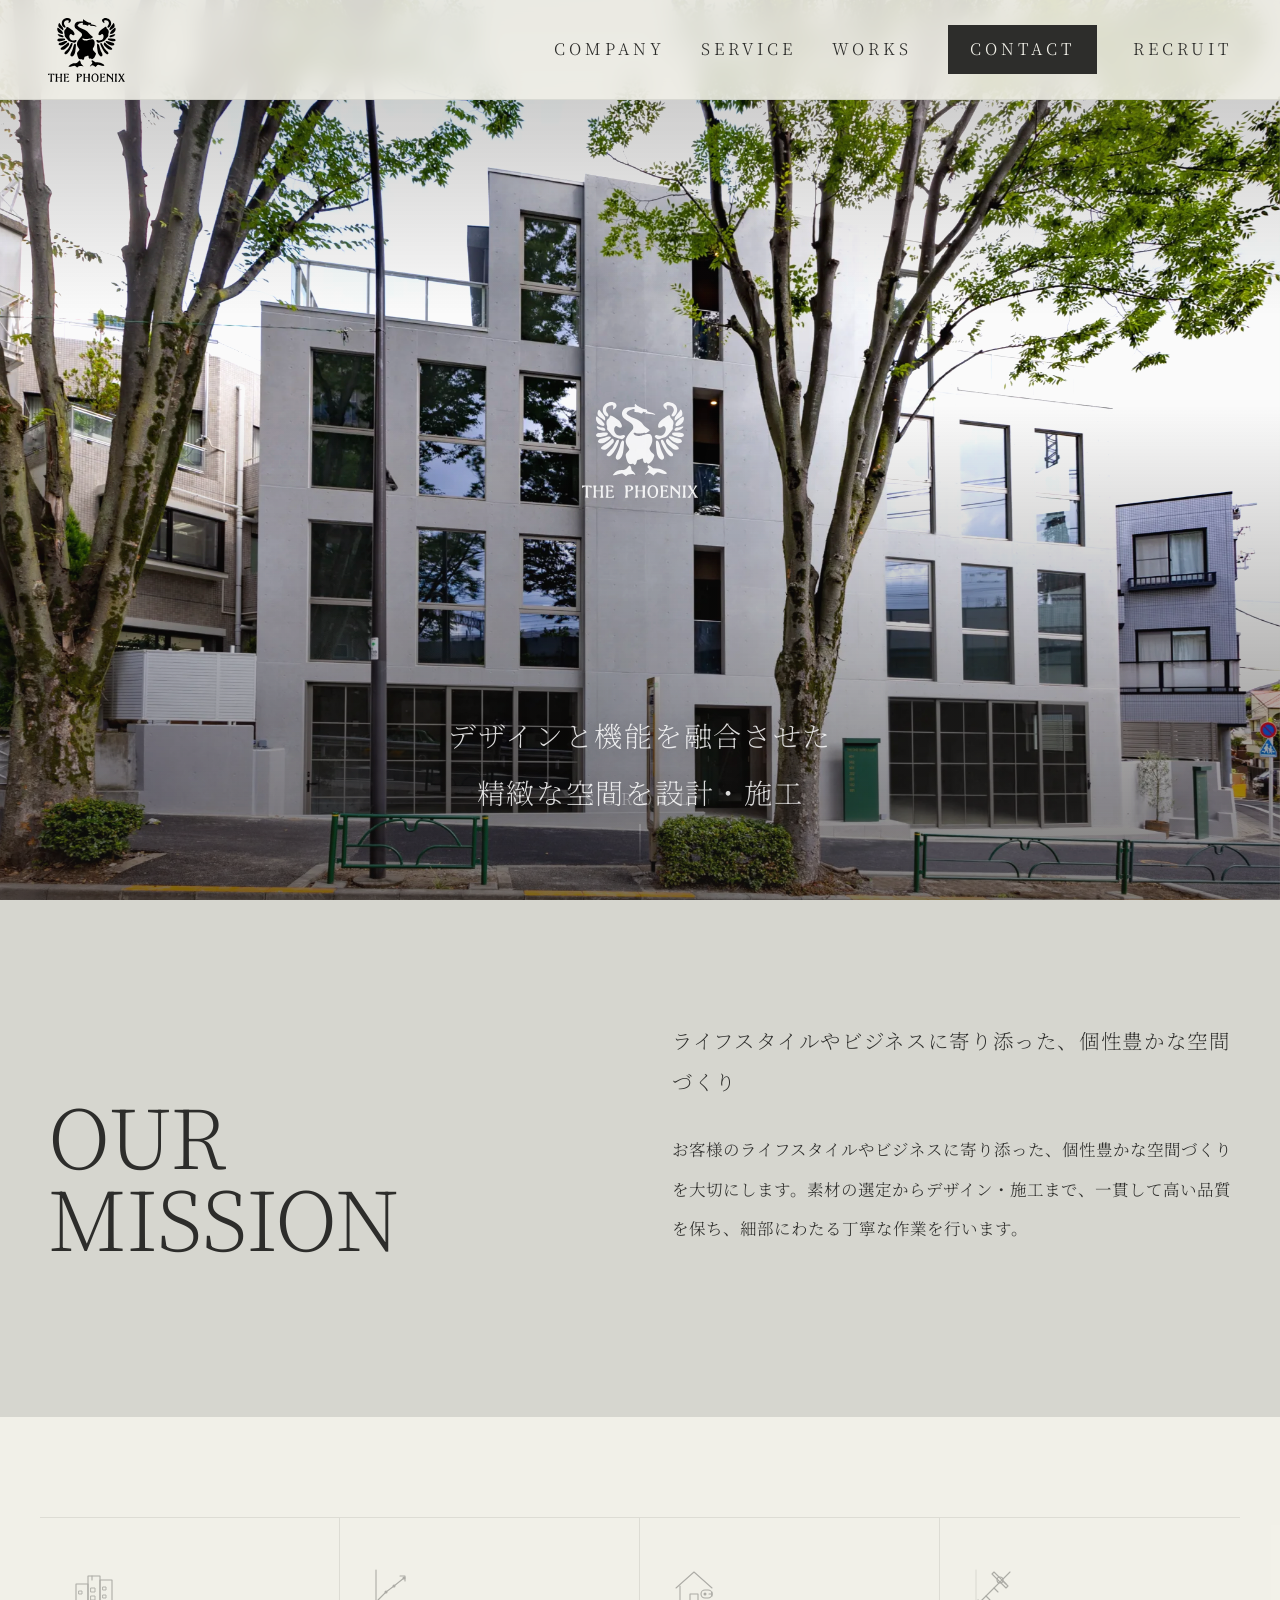
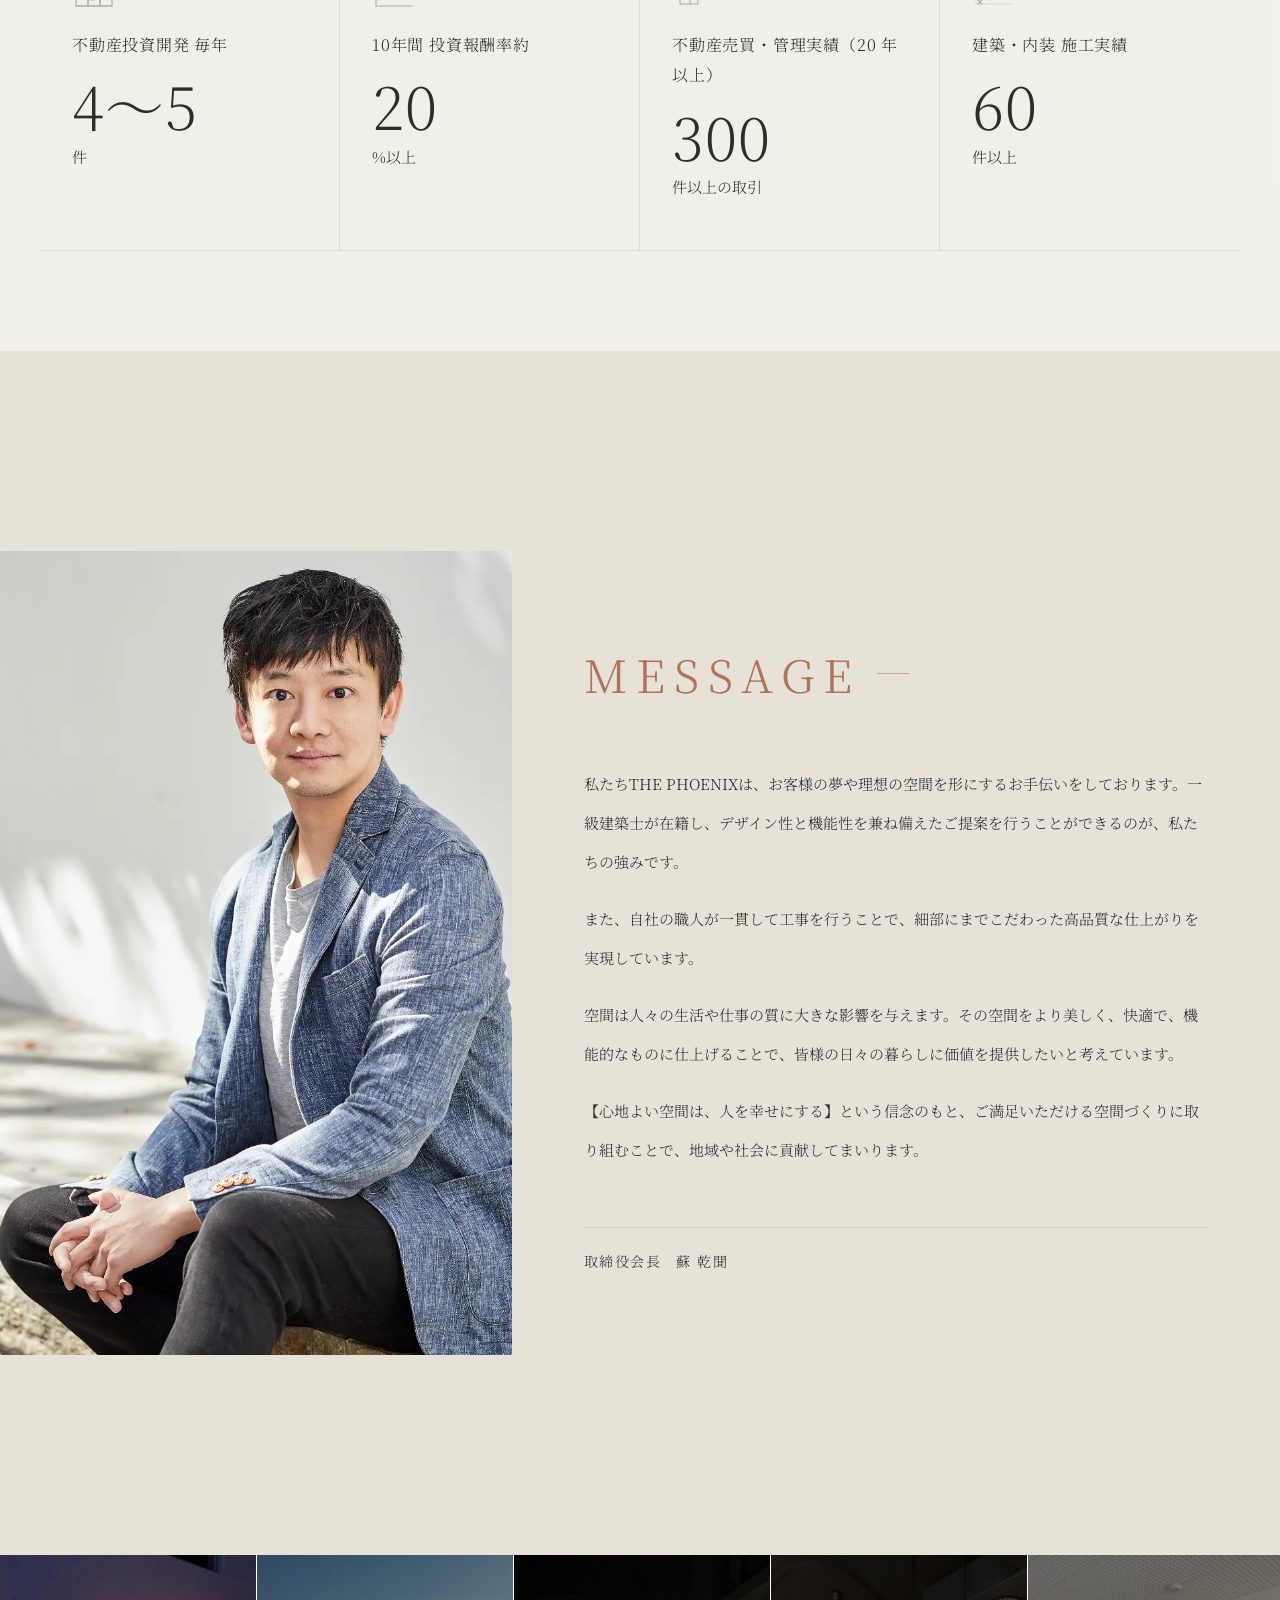
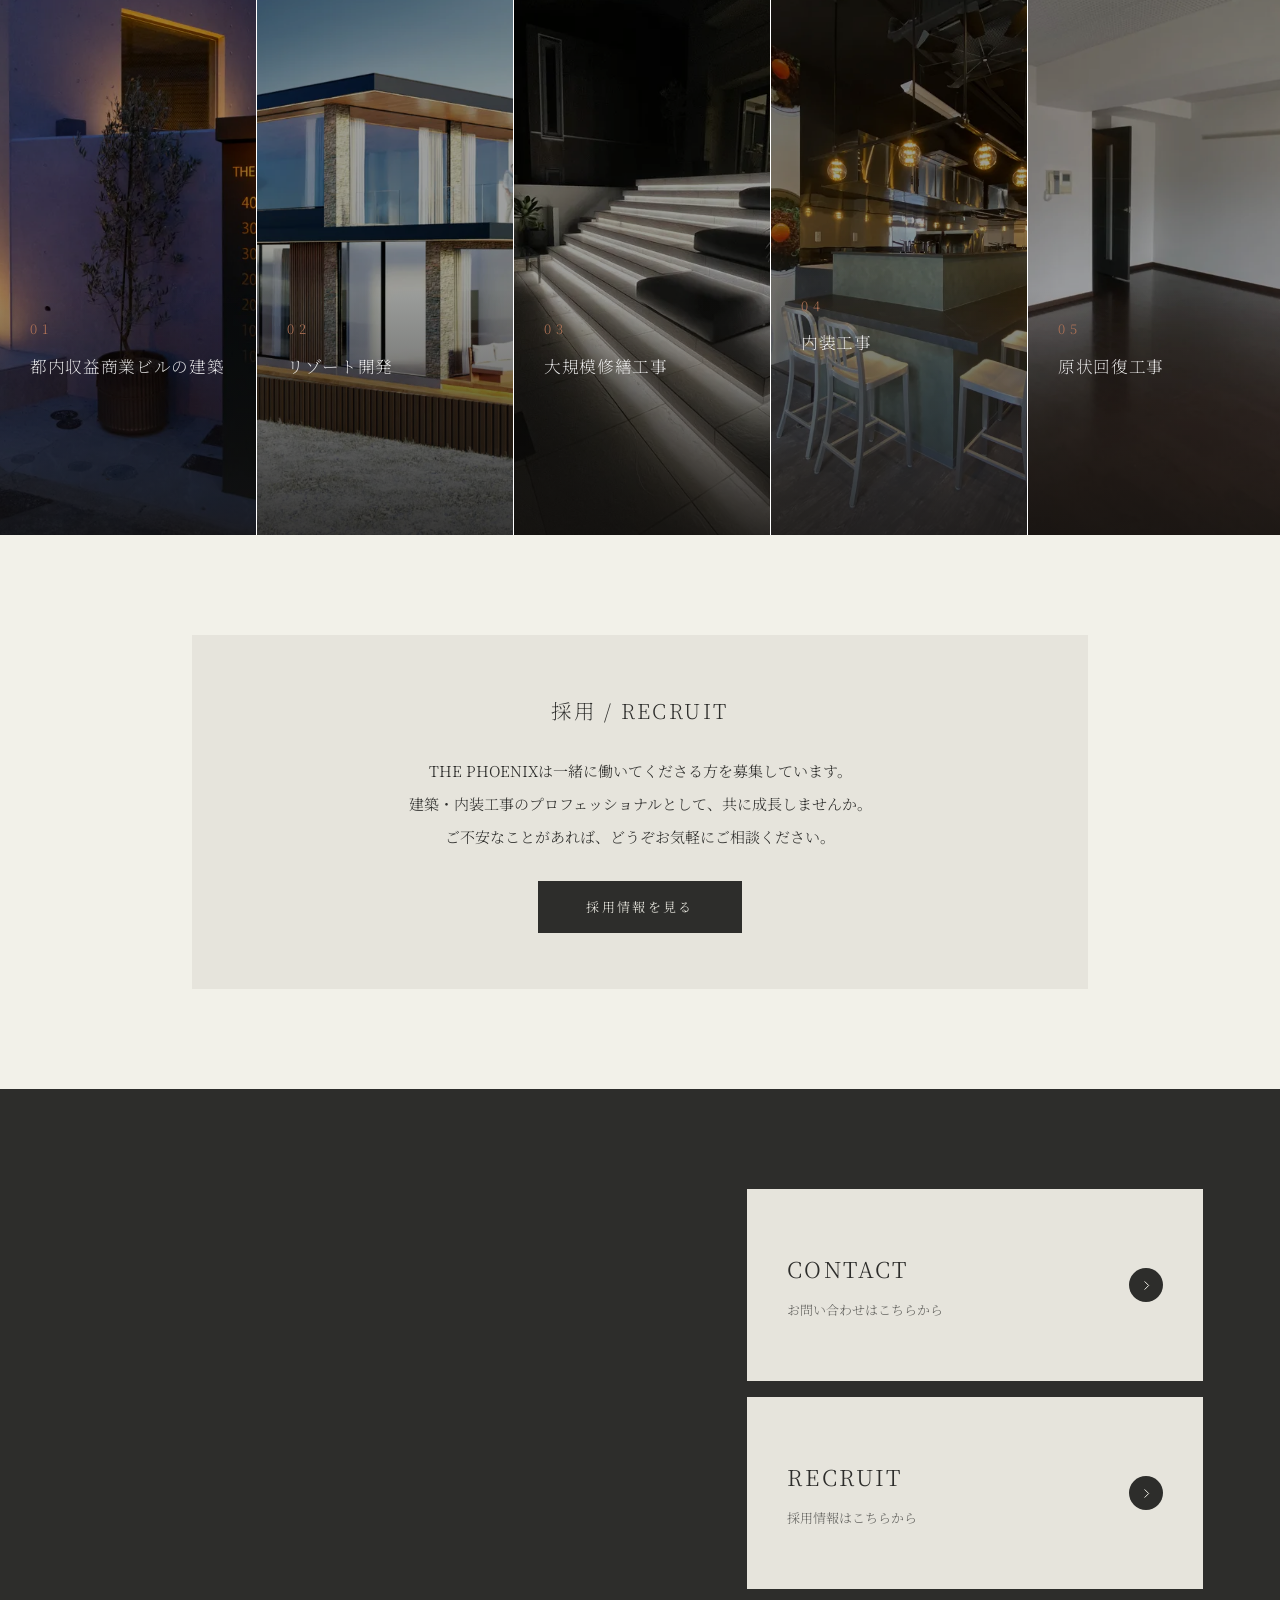
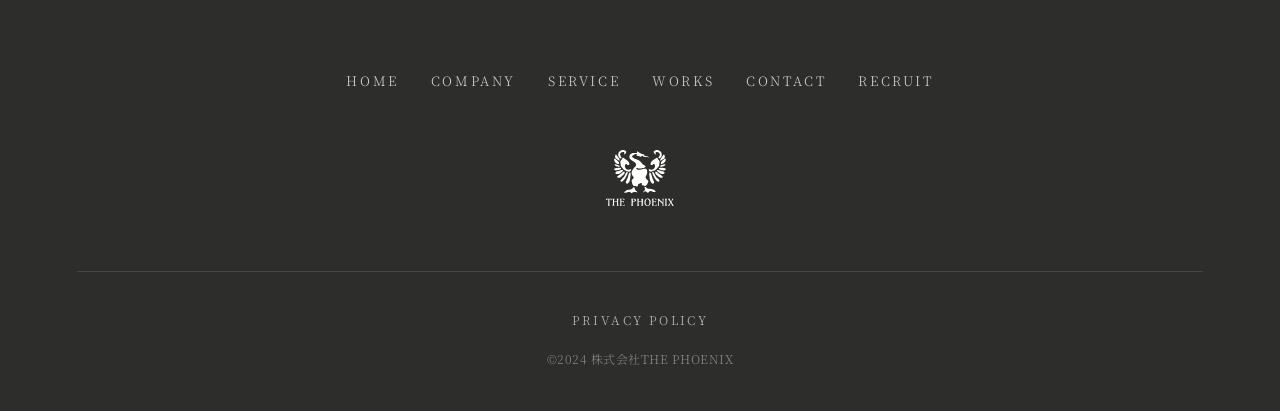
==== index.html @ 93341896 "THE PHOENIX 網站初版：六頁靜態網站 + 共用 assets 六頁（index/company/service/works/contact/recruit）、共用 CSS/JS、 全站字型 " ====
<!DOCTYPE html>
<html lang="ja">
<head>
  <meta charset="UTF-8">
  <meta name="viewport" content="width=device-width, initial-scale=1.0">
  <title>THE PHOENIX — Mockup</title>
  <link rel="preconnect" href="https://fonts.googleapis.com">
  <link rel="preconnect" href="https://fonts.gstatic.com" crossorigin>
  <link href="https://fonts.googleapis.com/css2?family=Inter:wght@200;300;400&family=Noto+Serif+JP:wght@200;300&family=Noto+Sans+JP:wght@300;400&display=swap" rel="stylesheet">
  <link rel="stylesheet" href="assets/css/style.css">
</head>
<body class="page-index">

<!-- HEADER -->
<header class="header">
  <a class="header-logo" href="index.html"><img src="assets/img/logo.svg" alt="THE PHOENIX"></a>
  <nav class="header-nav" id="header-nav">
    <a href="company.html">Company</a>
    <a href="service.html">Service</a>
    <a href="works.html">Works</a>
    <a class="nav-cta" href="contact.html">Contact</a>
    <a href="recruit.html">Recruit</a>
  </nav>
  <button class="nav-toggle" id="nav-toggle" aria-label="メニュー" aria-expanded="false">
    <span></span><span></span><span></span>
  </button>
</header>


<!-- HERO：1枚の全幅写真 -->
<section class="hero">
  <img id="hero-img" src="assets/img/img2.webp" alt="THE PHOENIX">
  <div class="hero-overlay"></div>

  <!-- 中央 Logo -->
  <div class="hero-logo">
    <img src="assets/img/logo.svg" alt="THE PHOENIX" class="hero-logo-img">
  </div>

  <!-- 左下 tagline -->
  <div class="hero-content">
    <h1 class="hero-title">
      デザインと機能を融合させた<br>
      精緻な空間を設計・施工
    </h1>
  </div>

  <div class="hero-scroll">
    <span>SCROLL</span>
    <div class="hero-scroll-line"></div>
  </div>
</section>



<!-- MISSION -->
<section class="mission">
  <div class="mission-inner">
    <!-- 左：大タイトル -->
    <div>
      <h2 class="mission-title">our<br>mission</h2>
    </div>

    <!-- 右：縦書き＋本文 -->
    <div class="mission-right">
      <p class="mission-jp-title">ライフスタイルやビジネスに寄り添った、個性豊かな空間づくり</p>
      <p class="mission-body-text">
        お客様のライフスタイルやビジネスに寄り添った、個性豊かな空間づくりを大切にします。素材の選定からデザイン・施工まで、一貫して高い品質を保ち、細部にわたる丁寧な作業を行います。
      </p>
    </div>
  </div>

  <!-- STATS（別セクションに移動） -->
  <div class="stats-placeholder"></div>
</section>

<!-- STATS -->
<section class="stats-section">
  <div class="stats">
    <div class="stats-grid">
      <!-- 不動産投資開発：ビル群 -->
      <div class="stat-item">
        <svg class="stat-icon" viewBox="0 0 44 44" fill="none" stroke="currentColor" stroke-width="1.1" stroke-linecap="round" stroke-linejoin="round">
          <rect x="4" y="18" width="12" height="22"/>
          <rect x="16" y="10" width="12" height="30"/>
          <rect x="28" y="14" width="12" height="26"/>
          <line x1="4" y1="40" x2="40" y2="40"/>
          <line x1="20" y1="14" x2="20" y2="10"/>
          <rect x="19" y="22" width="4" height="4" stroke-width="0.9"/>
          <rect x="19" y="30" width="4" height="4" stroke-width="0.9"/>
          <rect x="7"  y="25" width="3" height="3" stroke-width="0.9"/>
          <rect x="31" y="21" width="3" height="3" stroke-width="0.9"/>
          <rect x="31" y="29" width="3" height="3" stroke-width="0.9"/>
        </svg>
        <p class="stat-category">不動産投資開発 毎年</p>
        <p class="stat-number">4〜5</p>
        <p class="stat-unit">件</p>
      </div>

      <!-- 投資報酬率：右肩上がりグラフ -->
      <div class="stat-item">
        <svg class="stat-icon" viewBox="0 0 44 44" fill="none" stroke="currentColor" stroke-width="1.1" stroke-linecap="round" stroke-linejoin="round">
          <polyline points="4,40 4,4"/>
          <polyline points="4,40 40,40"/>
          <polyline points="6,34 14,26 22,20 32,12"/>
          <polyline points="28,10 33,10 33,15"/>
          <circle cx="14" cy="26" r="1.5" fill="currentColor" stroke="none"/>
          <circle cx="22" cy="20" r="1.5" fill="currentColor" stroke="none"/>
          <circle cx="32" cy="12" r="1.5" fill="currentColor" stroke="none"/>
        </svg>
        <p class="stat-category">10年間 投資報酬率約</p>
        <p class="stat-number">20</p>
        <p class="stat-unit">%以上</p>
      </div>

      <!-- 売買・管理実績：家＋鍵 -->
      <div class="stat-item">
        <svg class="stat-icon" viewBox="0 0 44 44" fill="none" stroke="currentColor" stroke-width="1.1" stroke-linecap="round" stroke-linejoin="round">
          <polyline points="4,22 22,6 40,22"/>
          <polyline points="8,20 8,38 26,38 26,28 18,28 18,38"/>
          <rect x="29" y="24" width="11" height="8" rx="4"/>
          <circle cx="33" cy="28" r="1.5" fill="currentColor" stroke="none"/>
          <line x1="37" y1="28" x2="40" y2="28"/>
          <line x1="40" y1="26" x2="40" y2="30"/>
        </svg>
        <p class="stat-category">不動産売買・管理実績（20 年以上）</p>
        <p class="stat-number">300</p>
        <p class="stat-unit">件以上の取引</p>
      </div>

      <!-- 建築・内装：コンパス＋定規 -->
      <div class="stat-item">
        <svg class="stat-icon" viewBox="0 0 44 44" fill="none" stroke="currentColor" stroke-width="1.1" stroke-linecap="round" stroke-linejoin="round">
          <line x1="6" y1="38" x2="38" y2="6"/>
          <line x1="6" y1="34" x2="10" y2="38"/>
          <line x1="14" y1="30" x2="18" y2="34"/>
          <line x1="22" y1="22" x2="26" y2="26"/>
          <line x1="30" y1="14" x2="34" y2="18"/>
          <path d="M20,8 L22,6 L36,20 L34,22 Z"/>
          <circle cx="28" cy="14" r="3"/>
          <line x1="4" y1="38" x2="40" y2="38" stroke-width="0.7" opacity="0.5"/>
          <line x1="4" y1="38" x2="4"  y2="4"  stroke-width="0.7" opacity="0.5"/>
        </svg>
        <p class="stat-category">建築・内装 施工実績</p>
        <p class="stat-number">60</p>
        <p class="stat-unit">件以上</p>
      </div>
    </div>
  </div>
</section>


<!-- MESSAGE -->
<section class="message">
  <div class="message-img">
    <img src="assets/img/msg-photo.webp" alt="THE PHOENIX">
  </div>
  <div class="message-content">
    <p class="eyebrow">Message</p>
    <div class="message-text">
      <p>私たちTHE PHOENIXは、お客様の夢や理想の空間を形にするお手伝いをしております。一級建築士が在籍し、デザイン性と機能性を兼ね備えたご提案を行うことができるのが、私たちの強みです。</p>
      <p>また、自社の職人が一貫して工事を行うことで、細部にまでこだわった高品質な仕上がりを実現しています。</p>
      <p>空間は人々の生活や仕事の質に大きな影響を与えます。その空間をより美しく、快適で、機能的なものに仕上げることで、皆様の日々の暮らしに価値を提供したいと考えています。</p>
      <p>【心地よい空間は、人を幸せにする】という信念のもと、ご満足いただける空間づくりに取り組むことで、地域や社会に貢献してまいります。</p>
    </div>
    <p class="message-author">取締役会長　蘇 乾聞</p>
  </div>
</section>


<!-- SERVICE -->
<section class="service">
  <div class="service-photos">
    <div class="service-photo">
      <img src="assets/img/service01.webp" alt="">
      <div class="service-photo-text">
        <span class="service-photo-num">01</span>
        <p class="service-photo-title">都内収益商業ビルの建築</p>
        <p class="service-photo-desc">一級建築士によるデザインと機能性、高品質施工で投資価値の高い空間を実現します。お客様のビジネスに寄り添い、効率的で魅力的な空間を提供します。</p>
      </div>
    </div>
    <div class="service-photo">
      <img src="assets/img/service02.webp" alt="">
      <div class="service-photo-text">
        <span class="service-photo-num">02</span>
        <p class="service-photo-title">リゾート開発</p>
        <p class="service-photo-desc">リゾート地でのホテル開発や商業施設計画を手掛け、自然環境に調和したラグジュアリー空間を提供。訪れる方々に特別な体験を提供します。</p>
      </div>
    </div>
    <div class="service-photo">
      <img src="assets/img/service03.webp" alt="">
      <div class="service-photo-text">
        <span class="service-photo-num">03</span>
        <p class="service-photo-title">大規模修繕工事</p>
        <p class="service-photo-desc">商業施設や集合住宅の大規模改修工事を通じて、資産価値を向上させます。耐久性とデザイン性を強化し、次世代にも受け継がれる空間を創造します。</p>
      </div>
    </div>
    <div class="service-photo">
      <img src="assets/img/service04.webp" alt="">
      <div class="service-photo-text">
        <span class="service-photo-num">04</span>
        <p class="service-photo-title">内装工事</p>
        <p class="service-photo-desc">オフィス、店舗、住宅の内装工事を専門に、デザインから施工まで一貫して対応。一級建築士と自社職人が連携し、機能性と美しさを兼ね備えた空間を提供します。</p>
      </div>
    </div>
    <div class="service-photo">
      <img src="assets/img/service05.webp" alt="">
      <div class="service-photo-text">
        <span class="service-photo-num">05</span>
        <p class="service-photo-title">原状回復工事</p>
        <p class="service-photo-desc">賃貸物件や商業施設の退去時に必要な原状回復工事を迅速に対応。自社職人による高品質な施工で、次の利用者へのスムーズな引き渡しを実現します。</p>
      </div>
    </div>
  </div>

</section>


<!-- RECRUIT -->
<section class="recruit">
  <div class="recruit-card">
    <p class="recruit-card-title">採用 / RECRUIT</p>
    <p class="recruit-card-text">
      THE PHOENIXは一緒に働いてくださる方を募集しています。<br>
      建築・内装工事のプロフェッショナルとして、共に成長しませんか。<br>
      ご不安なことがあれば、どうぞお気軽にご相談ください。
    </p>
    <a class="recruit-card-btn" href="#">採用情報を見る</a>
  </div>
</section>



<!-- FOOTER -->
<footer class="footer">
  <div class="footer-cta">
    <div class="footer-cta-grid">
      <div class="footer-map">
        <iframe src="https://www.google.com/maps?q=%E6%9D%B1%E4%BA%AC%E9%83%BD%E6%B8%8B%E8%B0%B7%E5%8C%BA%E4%B8%8A%E5%8E%9F2-22-5&output=embed" loading="lazy" referrerpolicy="no-referrer-when-downgrade" title="THE PHOENIX 所在地"></iframe>
      </div>
      <div class="footer-cta-cards">
        <a class="footer-cta-card" href="contact.html">
          <div class="footer-cta-card-text">
            <span class="footer-cta-card-title">CONTACT</span>
            <span class="footer-cta-card-sub">お問い合わせはこちらから</span>
          </div>
          <span class="footer-cta-card-arrow">
            <svg viewBox="0 0 24 24"><path d="M9 5l7 7-7 7"/></svg>
          </span>
        </a>
        <a class="footer-cta-card" href="recruit.html">
          <div class="footer-cta-card-text">
            <span class="footer-cta-card-title">RECRUIT</span>
            <span class="footer-cta-card-sub">採用情報はこちらから</span>
          </div>
          <span class="footer-cta-card-arrow">
            <svg viewBox="0 0 24 24"><path d="M9 5l7 7-7 7"/></svg>
          </span>
        </a>
      </div>
    </div>
  </div>

  <div class="footer-main">
    <nav class="footer-nav">
      <a href="index.html">Home</a>
      <a href="company.html">Company</a>
      <a href="service.html">Service</a>
      <a href="works.html">Works</a>
      <a href="contact.html">Contact</a>
      <a href="recruit.html">Recruit</a>
    </nav>

    <div class="footer-logo">
      <img src="assets/img/logo.svg" alt="THE PHOENIX">
    </div>

    <div class="footer-bottom">
      <a class="footer-policy" href="#">Privacy Policy</a>
      <p class="footer-copyright">©2024 株式会社THE PHOENIX</p>
    </div>
  </div>
</footer>

  <script src="assets/js/common.js"></script>
</body>
</html>
---- assets/css/style.css ----
/* THE PHOENIX — 全站共用樣式表
   由六頁各自的內嵌 <style> 合併而成（2026-07-08） */

/* ============================================================
   PAGE: INDEX (Home)
   ============================================================ */
    *, *::before, *::after { box-sizing: border-box; margin: 0; padding: 0; }

    :root {
      --milk:     #F2F1E9;
      --stone:    #E6E2D8;
      --clay:     #B17457;
      --graphite: #2D2D2B;
      --border:   rgba(45,45,43,0.10);
    }

    body {
      font-family: 'Noto Serif JP', serif;
      font-weight: 300;
      background: var(--milk);
      color: var(--graphite);
      line-height: 1.9;
      -webkit-font-smoothing: antialiased;
    }

    a { color: inherit; text-decoration: none; }


    /* ─── HEADER ─── */
    .header {
      position: fixed;
      top: 0; left: 0; right: 0;
      z-index: 100;
      height: 100px;
      display: flex;
      align-items: center;
      justify-content: space-between;
      padding: 0 48px;
      background: rgba(242,241,233,0.88);
      backdrop-filter: blur(12px);
      border-bottom: 1px solid var(--border);
    }

    .header-logo {
      display: flex;
      align-items: center;
    }

    .header-logo img {
      height: 64px;
      width: auto;
      filter: invert(1);
    }

    .header-nav {
      display: flex;
      align-items: center;
      gap: 36px;
    }

    .header-nav a {
      font-family: 'Noto Serif JP', serif;
      font-size: 16px;
      letter-spacing: 0.25em;
      text-transform: uppercase;
      color: var(--graphite);
      opacity: 1;
    }

    .header-nav .nav-cta {
      background: var(--graphite);
      color: var(--milk);
      padding: 9px 22px;
    }


    /* ─── HERO ─── */
    @keyframes heroZoom {
      from { transform: scale(1.08) translateY(0px); }
      to   { transform: scale(1)    translateY(0px); }
    }

    .hero {
      position: relative;
      height: 100vh;
      overflow: hidden;
    }

    #hero-img {
      position: absolute;
      inset: 0;
      width: 100%;
      height: 110%;   /* 多出 10% 供 parallax 移動 */
      top: -5%;
      object-fit: cover;
      object-position: center 40%;
      display: block;
      filter: brightness(1.08) contrast(0.96) saturate(1.05);
      animation: heroZoom 10s cubic-bezier(0.25, 0.46, 0.45, 0.94) forwards;
      will-change: transform;
    }

    .hero-overlay {
      position: absolute;
      inset: 0;
      background:
        linear-gradient(to bottom, rgba(20,18,16,0.28) 0%, transparent 35%),
        linear-gradient(to top,    rgba(20,18,16,0.55) 0%, transparent 55%);
    }

    /* ── 中央 Logo ── */
    .hero-logo {
      position: absolute;
      inset: 0;
      display: flex;
      align-items: center;
      justify-content: center;
      z-index: 10;
    }

    .hero-logo-img {
      width: clamp(90px, 9vw, 130px);
      opacity: 0.88;
      filter: drop-shadow(0 2px 16px rgba(0,0,0,0.3));
    }

    /* ── 左下 tagline ── */
    .hero-content {
      position: absolute;
      bottom: 80px;
      left: 0;
      right: 0;
      text-align: center;
      z-index: 10;
    }

    .hero-eyebrow {
      font-family: 'Noto Serif JP', serif;
      font-size: 11px;
      letter-spacing: 0.5em;
      text-transform: uppercase;
      color: rgba(255,255,255,0.4);
      margin-bottom: 16px;
      display: flex;
      align-items: center;
      gap: 14px;
    }

    .hero-eyebrow::before {
      content: '';
      display: block;
      width: 28px;
      height: 1px;
      background: rgba(255,255,255,0.28);
    }

    .hero-title {
      font-family: 'Noto Serif JP', serif;
      font-size: clamp(18px, 2.2vw, 32px);
      font-weight: 200;
      color: rgba(255,255,255,0.85);
      line-height: 2;
      letter-spacing: 0.06em;
      text-shadow: 0 2px 20px rgba(0,0,0,0.25);
    }

    .hero-scroll {
      position: absolute;
      bottom: 32px;
      left: 50%;
      transform: translateX(-50%);
      display: flex;
      flex-direction: column;
      align-items: center;
      gap: 10px;
      z-index: 10;
    }

    .hero-scroll span {
      font-family: 'Noto Serif JP', serif;
      font-size: 16px;
      letter-spacing: 0.5em;
      text-transform: uppercase;
      color: rgba(255,255,255,0.35);
    }

    .hero-scroll-line {
      width: 1px;
      height: 44px;
      background: linear-gradient(to bottom, rgba(255,255,255,0.35), transparent);
    }


    /* ─── MISSION ─── */
    .mission {
      background: #d6d6cf;
      padding: 120px 48px 80px;
    }

    .mission-inner {
      max-width: 1200px;
      margin: 0 auto;
      display: grid;
      grid-template-columns: 1fr 1fr;
      gap: 64px;
      align-items: end;
      margin-bottom: 80px;
    }

    .mission-title {
      font-family: 'Noto Serif JP', serif;
      font-size: clamp(48px, 6.4vw, 90px);
      font-weight: 200;
      color: var(--graphite);
      letter-spacing: -0.01em;
      line-height: 1;
      text-transform: uppercase;
    }

    .mission-right {
      display: flex;
      flex-direction: column;
      gap: 28px;
      padding-bottom: 8px;
    }

    .mission-jp-title {
      font-family: 'Noto Serif JP', serif;
      font-size: clamp(17px, 1.6vw, 22px);
      font-weight: 200;
      color: var(--graphite);
      line-height: 2;
      letter-spacing: 0.08em;
      opacity: 1;
    }

    .mission-body-text {
      font-size: 16.5px;
      line-height: 2.4;
      color: var(--graphite);
      opacity: 1;
    }


    /* ─── STATS ─── */
    .stats-section {
      background: rgba(242, 241, 233, 0.88);
      padding: 100px 0;
    }

    .stats {
      max-width: 1200px;
      margin: 0 auto;
      border-top: 1px solid var(--border);
      border-bottom: 1px solid var(--border);
    }

    .stats-grid {
      display: grid;
      grid-template-columns: repeat(4, 1fr);
    }

    .stat-item {
      padding: 48px 32px;
      border-right: 1px solid var(--border);
    }

    .stat-item:last-child { border-right: none; }

    .stat-icon {
      display: block;
      width: 44px;
      height: 44px;
      margin-bottom: 20px;
      color: var(--graphite);
      opacity: 0.35;
    }

    .stat-category {
      font-size: 16px;
      color: var(--graphite);
      opacity: 1;
      letter-spacing: 0.05em;
      margin-bottom: 16px;
    }

    .stat-number {
      font-family: 'Noto Serif JP', serif;
      font-size: clamp(42px, 4.6vw, 64px);
      font-weight: 200;
      color: var(--graphite);
      line-height: 1;
      letter-spacing: 0.02em;
    }

    .stat-unit {
      font-size: 15px;
      color: var(--graphite);
      opacity: 1;
      margin-top: 8px;
    }


    /* ─── MESSAGE ─── */
    .message {
      background: var(--stone);
      display: grid;
      grid-template-columns: 2fr 3fr;
      padding: 200px 0;
    }

    .message-img {
      padding: 0;
      overflow: hidden;
    }

    .message-img img {
      width: 100%;
      height: 100%;
      object-fit: cover;
      border-radius: 2px;
      display: block;
    }

    .message-content {
      padding: 80px 72px;
      display: flex;
      flex-direction: column;
      justify-content: center;
    }

    .message-content .eyebrow {
      font-size: clamp(28px, 3.5vw, 52px);
      letter-spacing: 0.2em;
      margin-bottom: 48px;
    }

    .eyebrow {
      font-family: 'Noto Serif JP', serif;
      font-size: 15px;
      letter-spacing: 0.45em;
      text-transform: uppercase;
      color: var(--clay);
      margin-bottom: 40px;
      display: flex;
      align-items: center;
      gap: 16px;
    }

    .eyebrow::after {
      content: '';
      display: block;
      width: 32px;
      height: 1px;
      background: var(--clay);
      opacity: 0.5;
    }

    .message-text p {
      font-size: 15px;
      line-height: 2.6;
      color: var(--graphite);
      opacity: 1;
      margin-bottom: 18px;
    }

    .message-author {
      margin-top: 40px;
      padding-top: 20px;
      border-top: 1px solid var(--border);
      font-size: clamp(14px, 1.1vw, 17px);
      color: var(--graphite);
      opacity: 1;
      letter-spacing: 0.1em;
    }


    /* ─── SERVICE ─── */
    .service {
      background: var(--graphite);
    }

    .service-photos {
      display: flex;
      height: 580px;
      gap: 1px;
      background: #ffffff;
      overflow: hidden;
    }

    .service-photo {
      position: relative;
      overflow: hidden;
      flex: 0 0 20vw;
      transition: flex-basis 0.5s cubic-bezier(0.4, 0, 0.2, 1);
    }


    .service-photo img {
      width: 100%;
      height: 100%;
      object-fit: cover;
      display: block;
      filter: brightness(0.62);
      transition: transform 0.6s ease, filter 0.6s ease;
    }

    .service-photo:hover img {
      transform: scale(1.04);
      filter: brightness(0.50);
    }

    .service-photo-text {
      position: absolute;
      bottom: 0;
      left: 0;
      right: 0;
      padding: 28px 30px;
      background: linear-gradient(to top, rgba(20,18,16,0.72) 0%, transparent 100%);
      z-index: 5;
    }

    .service-photo-num {
      font-family: 'Noto Serif JP', serif;
      font-size: 13px;
      letter-spacing: 0.4em;
      color: var(--clay);
      display: block;
      margin-bottom: 10px;
    }

    .service-photo-title {
      font-family: 'Noto Serif JP', serif;
      font-size: clamp(15px, 1.3vw, 20px);
      font-weight: 200;
      color: rgba(255,255,255,0.92);
      line-height: 1.8;
      letter-spacing: 0.04em;
      margin-bottom: 8px;
    }

    .service-photo-desc {
      font-size: 13px;
      color: rgba(255,255,255,0.52);
      line-height: 1.8;
      letter-spacing: 0.02em;
      opacity: 0;
      transform: translateY(10px);
      transition: opacity 0.45s ease, transform 0.45s ease;
    }

    .service-photo:hover .service-photo-desc {
      opacity: 1;
      transform: translateY(0);
    }

    .service-list-wrap {
      padding: 0;
    }

    .service-list {
      display: grid;
      grid-template-columns: repeat(5, 1fr);
      gap: 2px;
    }


    .service-num {
      font-family: 'Noto Serif JP', serif;
      font-size: 15px;
      letter-spacing: 0.4em;
      color: var(--clay);
      display: block;
      margin-bottom: 14px;
    }

    .service-name {
      font-family: 'Noto Serif JP', serif;
      font-size: 16px;
      font-weight: 200;
      color: rgba(242,241,233,0.80);
      line-height: 1.9;
      letter-spacing: 0.04em;
      margin-bottom: 12px;
    }

    .service-desc {
      font-size: 15.5px;
      line-height: 2.1;
      color: rgba(242,241,233,0.32);
    }

    .service-link {
      display: inline-flex;
      align-items: center;
      gap: 10px;
      font-family: 'Noto Serif JP', serif;
      font-size: 15px;
      letter-spacing: 0.3em;
      text-transform: uppercase;
      color: var(--clay);
      margin-top: 20px;
    }

    .service-viewmore {
      padding: 36px 48px 48px;
      text-align: right;
    }

    .service-viewmore a {
      font-family: 'Noto Serif JP', serif;
      font-size: 16px;
      letter-spacing: 0.3em;
      text-transform: uppercase;
      color: rgba(242,241,233,0.38);
      border-bottom: 1px solid rgba(242,241,233,0.15);
      padding-bottom: 2px;
    }


    /* ─── RECRUIT ─── */
    .recruit {
      background: var(--milk);
      position: relative;
      padding: 100px 0;
      overflow: hidden;
    }

    .recruit-big-title {
      font-family: 'Noto Serif JP', serif;
      font-size: clamp(72px, 10vw, 148px);
      font-weight: 600;
      color: var(--graphite);
      line-height: 1;
      letter-spacing: 0.02em;
      position: absolute;
      left: 5%;
      top: 50%;
      transform: translateY(-50%);
      z-index: 1;
      pointer-events: none;
    }

    .recruit-card {
      position: relative;
      z-index: 2;
      background: #E6E4DC;
      margin: 0 auto;
      width: 70vw;
      padding: 56px 64px;
      display: flex;
      flex-direction: column;
      align-items: center;
      text-align: center;
      gap: 24px;
    }

    .recruit-card-title {
      font-family: 'Noto Serif JP', serif;
      font-size: clamp(17px, 1.6vw, 22px);
      font-weight: 200;
      color: var(--graphite);
      letter-spacing: 0.12em;
    }

    .recruit-card-text {
      font-size: 15px;
      line-height: 2.2;
      color: var(--graphite);
      opacity: 1;
      max-width: 480px;
    }

    .recruit-card-btn {
      display: inline-block;
      background: var(--graphite);
      color: var(--milk);
      font-family: 'Noto Serif JP', serif;
      font-size: 13px;
      font-weight: 300;
      letter-spacing: 0.18em;
      padding: 14px 48px;
      margin-top: 4px;
    }


    /* ─── FOOTER ─── */
    .footer-cta {
      background: var(--graphite);
      padding: 100px 6vw 0;
    }

    .footer-cta-grid {
      max-width: 1200px;
      margin: 0 auto;
      display: grid;
      grid-template-columns: 1.4fr 1fr;
      gap: 32px;
      align-items: stretch;
    }

    .footer-map {
      height: 400px;
      overflow: hidden;
    }

    .footer-map iframe {
      width: 100%;
      height: 100%;
      border: 0;
      display: block;
      filter: grayscale(1) invert(0.92) contrast(0.9);
    }

    .footer-cta-cards {
      height: 400px;
      display: flex;
      flex-direction: column;
      gap: 16px;
    }

    .footer-cta-card {
      flex: 1;
      background: #E6E4DC;
      padding: 0 40px;
      display: flex;
      align-items: center;
      justify-content: space-between;
      transition: opacity 0.25s ease;
    }

    .footer-cta-card:hover {
      opacity: 0.85;
    }

    .footer-cta-card-text {
      display: flex;
      flex-direction: column;
      gap: 8px;
    }

    .footer-cta-card-title {
      font-family: 'Noto Serif JP', serif;
      font-size: 22px;
      letter-spacing: 0.1em;
      color: var(--graphite);
    }

    .footer-cta-card-sub {
      font-size: 13px;
      color: var(--graphite);
      opacity: 0.7;
    }

    .footer-cta-card-arrow {
      width: 34px;
      height: 34px;
      border-radius: 50%;
      background: var(--graphite);
      display: flex;
      align-items: center;
      justify-content: center;
      flex-shrink: 0;
    }

    .footer-cta-card-arrow svg {
      width: 13px;
      height: 13px;
      fill: none;
      stroke: var(--milk);
      stroke-width: 1.8;
      stroke-linecap: round;
      stroke-linejoin: round;
    }

    .footer-main {
      background: var(--graphite);
      padding: 80px 6vw 40px;
      text-align: center;
    }

    .footer-nav {
      display: flex;
      justify-content: center;
      flex-wrap: wrap;
      gap: 32px;
      margin-bottom: 56px;
    }

    .footer-nav a {
      font-family: 'Noto Serif JP', serif;
      font-size: 13px;
      letter-spacing: 0.2em;
      text-transform: uppercase;
      color: var(--milk);
      opacity: 0.8;
    }

    .footer-nav a:hover {
      opacity: 1;
    }

    .footer-logo img {
      height: 56px;
      width: auto;
    }

    .footer-bottom {
      margin-top: 56px;
      padding-top: 32px;
      border-top: 1px solid rgba(242,241,233,0.12);
    }

    .footer-policy {
      font-family: 'Noto Serif JP', serif;
      font-size: 12px;
      letter-spacing: 0.2em;
      text-transform: uppercase;
      color: var(--milk);
      opacity: 0.7;
      margin-bottom: 16px;
      display: inline-block;
    }

    .footer-copyright {
      font-size: 12px;
      color: var(--milk);
      opacity: 0.45;
      letter-spacing: 0.04em;
    }

/* ============================================================
   PAGE: COMPANY
   ============================================================ */
    *, *::before, *::after { box-sizing: border-box; margin: 0; padding: 0; }

    :root {
      --milk:     #F2F1E9;
      --stone:    #E6E2D8;
      --clay:     #B17457;
      --graphite: #2D2D2B;
      --border:   rgba(45,45,43,0.10);
    }

    body {
      font-family: 'Noto Serif JP', serif;
      font-weight: 300;
      background: var(--milk);
      color: var(--graphite);
      line-height: 1.9;
      -webkit-font-smoothing: antialiased;
    }

    a { color: inherit; text-decoration: none; }


    /* ─── HEADER ─── */
    .header {
      position: fixed;
      top: 0; left: 0; right: 0;
      z-index: 100;
      height: 100px;
      display: flex;
      align-items: center;
      justify-content: space-between;
      padding: 0 48px;
      background: rgba(242,241,233,0.88);
      backdrop-filter: blur(12px);
      border-bottom: 1px solid var(--border);
    }

    .header-logo {
      display: flex;
      align-items: center;
    }

    .header-logo img {
      height: 64px;
      width: auto;
      filter: invert(1);
    }

    .header-nav {
      display: flex;
      align-items: center;
      gap: 36px;
    }

    .header-nav a {
      font-family: 'Noto Serif JP', serif;
      font-size: 16px;
      letter-spacing: 0.25em;
      text-transform: uppercase;
      color: var(--graphite);
    }

    .header-nav .nav-cta {
      background: var(--graphite);
      color: var(--milk);
      padding: 9px 22px;
    }


    /* ─── PAGE HERO ─── */
    .page-hero {
      padding-top: 160px;
      padding-bottom: 80px;
      padding-left: 6vw;
      padding-right: 6vw;
    }

    .breadcrumb {
      font-family: 'Noto Serif JP', serif;
      font-size: 11px;
      letter-spacing: 0.2em;
      color: var(--graphite);
      opacity: 0.45;
      margin-bottom: 28px;
      display: flex;
      align-items: center;
      gap: 10px;
    }

    .breadcrumb span { opacity: 0.5; }

    .page-hero-photo {
      width: 100%;
      height: clamp(256px, 35vw, 464px);
      overflow: hidden;
    }

    .page-hero-photo img {
      width: 100%;
      height: 100%;
      object-fit: cover;
      object-position: center 40%;
      display: block;
    }

    .page-hero-meta {
      display: grid;
      grid-template-columns: 1fr 1fr;
      align-items: start;
      gap: 40px;
      margin-top: 48px;
    }

    .page-hero-title {
      font-family: 'Noto Serif JP', serif;
      font-size: clamp(28px, 3.5vw, 52px);
      font-weight: 200;
      letter-spacing: 0.06em;
      line-height: 1.4;
      text-transform: uppercase;
    }



    /* ─── CONTENT SECTIONS ─── */
    .content-section {
      padding: 100px 6vw;
      border-top: 1px solid var(--border);
    }

    .content-section-label {
      font-family: 'Noto Serif JP', serif;
      font-size: clamp(22px, 2.4vw, 34px);
      letter-spacing: 0.45em;
      text-transform: uppercase;
      color: var(--clay);
      text-align: center;
      margin-bottom: 64px;
      display: flex;
      align-items: center;
      justify-content: center;
      gap: 16px;
    }

    .content-section-label::before,
    .content-section-label::after {
      content: '';
      display: block;
      width: 32px;
      height: 1px;
      background: var(--clay);
      opacity: 0.5;
    }

    .content-grid {
      display: grid;
      grid-template-columns: 3fr 2fr;
      gap: 56px;
      align-items: center;
    }

    .content-photo {
      overflow: hidden;
    }

    .content-photo img {
      width: 100%;
      height: clamp(280px, 36vw, 520px);
      object-fit: cover;
      display: block;
    }

    .content-text-block {
      display: flex;
      flex-direction: column;
      gap: 20px;
    }

    .content-category {
      font-family: 'Noto Serif JP', serif;
      font-size: 11px;
      letter-spacing: 0.4em;
      text-transform: uppercase;
      color: var(--clay);
    }

    .content-heading {
      font-family: 'Noto Serif JP', serif;
      font-size: clamp(18px, 1.8vw, 26px);
      font-weight: 200;
      line-height: 1.8;
      letter-spacing: 0.04em;
      color: var(--graphite);
    }

    .content-body {
      font-size: 14px;
      line-height: 2.4;
      color: var(--graphite);
    }


    /* ─── ABOUT / 会社概要 ─── */
    .about-section {
      padding: 100px 6vw 120px;
      border-top: 1px solid var(--border);
      background: var(--stone);
    }

    .about-title {
      font-family: 'Noto Serif JP', serif;
      font-size: clamp(18px, 1.8vw, 26px);
      font-weight: 200;
      letter-spacing: 0.12em;
      text-align: center;
      margin-bottom: 56px;
      color: var(--graphite);
    }

    .about-table {
      max-width: 900px;
      margin: 0 auto;
      border-top: 1px solid var(--border);
    }

    .about-row {
      display: grid;
      grid-template-columns: 200px 1fr;
      gap: 40px;
      padding: 36px 0;
      border-bottom: 1px solid var(--border);
      align-items: start;
    }

    .about-label {
      font-size: 15px;
      letter-spacing: 0.06em;
      color: var(--graphite);
    }

    .about-value {
      font-size: 15px;
      line-height: 2.2;
      color: var(--graphite);
    }


    /* ─── FOOTER ─── */
    .footer-cta {
      background: var(--graphite);
      padding: 100px 6vw 0;
    }

    .footer-cta-grid {
      max-width: 1200px;
      margin: 0 auto;
      display: grid;
      grid-template-columns: 1.4fr 1fr;
      gap: 32px;
      align-items: stretch;
    }

    .footer-map {
      height: 400px;
      overflow: hidden;
    }

    .footer-map iframe {
      width: 100%;
      height: 100%;
      border: 0;
      display: block;
      filter: grayscale(1) invert(0.92) contrast(0.9);
    }

    .footer-cta-cards {
      height: 400px;
      display: flex;
      flex-direction: column;
      gap: 16px;
    }

    .footer-cta-card {
      flex: 1;
      background: #E6E4DC;
      padding: 0 40px;
      display: flex;
      align-items: center;
      justify-content: space-between;
      transition: opacity 0.25s ease;
    }

    .footer-cta-card:hover {
      opacity: 0.85;
    }

    .footer-cta-card-text {
      display: flex;
      flex-direction: column;
      gap: 8px;
    }

    .footer-cta-card-title {
      font-family: 'Noto Serif JP', serif;
      font-size: 22px;
      letter-spacing: 0.1em;
      color: var(--graphite);
    }

    .footer-cta-card-sub {
      font-size: 13px;
      color: var(--graphite);
      opacity: 0.7;
    }

    .footer-cta-card-arrow {
      width: 34px;
      height: 34px;
      border-radius: 50%;
      background: var(--graphite);
      display: flex;
      align-items: center;
      justify-content: center;
      flex-shrink: 0;
    }

    .footer-cta-card-arrow svg {
      width: 13px;
      height: 13px;
      fill: none;
      stroke: var(--milk);
      stroke-width: 1.8;
      stroke-linecap: round;
      stroke-linejoin: round;
    }

    .footer-main {
      background: var(--graphite);
      padding: 80px 6vw 40px;
      text-align: center;
    }

    .footer-nav {
      display: flex;
      justify-content: center;
      flex-wrap: wrap;
      gap: 32px;
      margin-bottom: 56px;
    }

    .footer-nav a {
      font-family: 'Noto Serif JP', serif;
      font-size: 13px;
      letter-spacing: 0.2em;
      text-transform: uppercase;
      color: var(--milk);
      opacity: 0.8;
    }

    .footer-nav a:hover {
      opacity: 1;
    }

    .footer-logo img {
      height: 56px;
      width: auto;
    }

    .footer-bottom {
      margin-top: 56px;
      padding-top: 32px;
      border-top: 1px solid rgba(242,241,233,0.12);
    }

    .footer-policy {
      font-family: 'Noto Serif JP', serif;
      font-size: 12px;
      letter-spacing: 0.2em;
      text-transform: uppercase;
      color: var(--milk);
      opacity: 0.7;
      margin-bottom: 16px;
      display: inline-block;
    }

    .footer-copyright {
      font-size: 12px;
      color: var(--milk);
      opacity: 0.45;
      letter-spacing: 0.04em;
    }

/* ============================================================
   PAGE: SERVICE
   ============================================================ */
    *, *::before, *::after { box-sizing: border-box; margin: 0; padding: 0; }

    :root {
      --milk:     #F2F1E9;
      --stone:    #E6E2D8;
      --clay:     #B17457;
      --graphite: #2D2D2B;
      --border:   rgba(45,45,43,0.10);
    }

    body {
      font-family: 'Noto Serif JP', serif;
      font-weight: 300;
      background: var(--milk);
      color: var(--graphite);
      line-height: 1.9;
      -webkit-font-smoothing: antialiased;
    }

    a { color: inherit; text-decoration: none; }


    /* ─── HEADER ─── */
    .header {
      position: fixed;
      top: 0; left: 0; right: 0;
      z-index: 100;
      height: 100px;
      display: flex;
      align-items: center;
      justify-content: space-between;
      padding: 0 48px;
      background: rgba(242,241,233,0.88);
      backdrop-filter: blur(12px);
      border-bottom: 1px solid var(--border);
    }

    .header-logo {
      display: flex;
      align-items: center;
    }

    .header-logo img {
      height: 64px;
      width: auto;
      filter: invert(1);
    }

    .header-nav {
      display: flex;
      align-items: center;
      gap: 36px;
    }

    .header-nav a {
      font-family: 'Noto Serif JP', serif;
      font-size: 16px;
      letter-spacing: 0.25em;
      text-transform: uppercase;
      color: var(--graphite);
    }

    .header-nav .nav-cta {
      background: var(--graphite);
      color: var(--milk);
      padding: 9px 22px;
    }


    /* ─── PAGE HERO ─── */
    .page-hero {
      padding-top: 160px;
      padding-bottom: 80px;
      padding-left: 6vw;
      padding-right: 6vw;
    }

    .breadcrumb {
      font-family: 'Noto Serif JP', serif;
      font-size: 11px;
      letter-spacing: 0.2em;
      color: var(--graphite);
      opacity: 0.45;
      margin-bottom: 28px;
      display: flex;
      align-items: center;
      gap: 10px;
    }

    .breadcrumb span { opacity: 0.5; }

    .page-hero-photo {
      width: 100%;
      height: clamp(256px, 35vw, 464px);
      overflow: hidden;
    }

    .page-hero-photo img {
      width: 100%;
      height: 100%;
      object-fit: cover;
      object-position: center 40%;
      display: block;
    }

    .page-hero-meta {
      display: grid;
      grid-template-columns: 1fr 1fr;
      align-items: start;
      gap: 40px;
      margin-top: 48px;
    }

    .page-hero-title {
      font-family: 'Noto Serif JP', serif;
      font-size: clamp(28px, 3.5vw, 52px);
      font-weight: 200;
      letter-spacing: 0.06em;
      line-height: 1.4;
      text-transform: uppercase;
    }



    /* ─── SERVICE LIST ─── */
    .service-section {
      padding: 80px 6vw 120px;
      border-top: 1px solid var(--border);
      display: flex;
      align-items: flex-start;
      gap: 0;
    }

    .service-nav {
      width: 220px;
      flex-shrink: 0;
      position: sticky;
      top: 120px;
      padding-right: 40px;
      border-right: 1px solid var(--border);
    }

    .service-nav-item {
      display: flex;
      align-items: baseline;
      gap: 14px;
      padding: 16px 0;
      border-bottom: 1px solid var(--border);
      color: rgba(45,45,43,0.3);
      transition: color 0.3s ease;
    }

    .service-nav-item:first-child { border-top: 1px solid var(--border); }
    .service-nav-item.active { color: var(--graphite); }

    .service-nav-item .bullet {
      width: 6px; height: 6px;
      border-radius: 50%;
      background: var(--clay);
      flex-shrink: 0;
      opacity: 0;
      transition: opacity 0.3s ease;
    }

    .service-nav-item.active .bullet { opacity: 1; }

    .service-nav-num {
      font-family: 'Noto Serif JP', serif;
      font-size: 12px;
      letter-spacing: 0.2em;
    }

    .service-nav-title {
      font-family: 'Noto Serif JP', serif;
      font-size: 14px;
      font-weight: 200;
      line-height: 1.6;
      letter-spacing: 0.04em;
    }

    .service-main {
      flex: 1;
      padding-left: 72px;
    }


    .service-item:last-child {
      border-bottom: none;
      margin-bottom: 0;
      padding-bottom: 0;
    }

    .service-item-text {
      display: flex;
      flex-direction: column;
      gap: 20px;
    }

    .service-item-num {
      font-family: 'Noto Serif JP', serif;
      font-size: 13px;
      letter-spacing: 0.3em;
      color: var(--graphite);
      opacity: 0.4;
    }

    .service-item-title {
      font-family: 'Noto Serif JP', serif;
      font-size: clamp(20px, 2vw, 28px);
      font-weight: 200;
      line-height: 1.8;
      letter-spacing: 0.04em;
    }

    .service-item-desc {
      font-size: 15px;
      line-height: 2.4;
      color: var(--graphite);
    }

    .service-item-links {
      margin-top: 24px;
      border-top: 1px solid var(--border);
    }

    .service-item-link {
      display: flex;
      align-items: center;
      justify-content: space-between;
      padding: 16px 0;
      border-bottom: 1px solid var(--border);
      font-size: 15px;
      color: var(--graphite);
      transition: opacity 0.2s ease;
    }

    .service-item-link:hover { opacity: 0.5; }

    .link-arrow {
      width: 28px; height: 28px;
      border-radius: 50%;
      background: var(--graphite);
      display: flex; align-items: center; justify-content: center;
      flex-shrink: 0;
    }

    .link-arrow svg {
      width: 12px; height: 12px;
      fill: none; stroke: var(--milk); stroke-width: 1.5;
    }

    .service-item-photo { overflow: hidden; }

    .service-item-photo img {
      width: 100%;
      aspect-ratio: 3 / 4;
      object-fit: cover;
      display: block;
    }

    /* ─── 強み ─── */
    .service-strengths {
      grid-column: 1 / -1;
      background: rgba(242,241,233,0.88);
      padding: 64px 0;
      margin-top: 20px;
    }

    .service-strengths-label {
      font-family: 'Noto Serif JP', serif;
      font-size: 22px;
      letter-spacing: 0.45em;
      text-transform: uppercase;
      color: var(--clay);
      text-align: center;
      margin-bottom: 48px;
    }

    .service-strengths-grid {
      display: grid;
      grid-template-columns: repeat(4, 1fr);
      gap: 0;
    }

    .service-strength-item {
      display: flex;
      flex-direction: column;
      gap: 12px;
      padding: 0 28px 0 0;
      border-right: 1px solid var(--border);
    }

    .service-strength-item:last-child { border-right: none; padding-right: 0; }
    .service-strength-item:not(:first-child) { padding-left: 28px; }

    .service-strength-icon {
      width: 40px;
      height: 40px;
      color: var(--graphite);
      opacity: 0.35;
    }

    .service-strength-title {
      font-family: 'Noto Serif JP', serif;
      font-size: clamp(14px, 1.2vw, 17px);
      font-weight: 200;
      line-height: 1.8;
      letter-spacing: 0.04em;
      color: var(--graphite);
    }

    .service-strength-desc {
      font-size: 14px;
      line-height: 2.2;
      color: var(--graphite);
      opacity: 0.7;
    }

    .service-item-section-label {
      font-family: 'Noto Serif JP', serif;
      font-size: 17px;
      letter-spacing: 0.45em;
      text-transform: uppercase;
      color: var(--clay);
      display: flex;
      align-items: center;
      gap: 14px;
      margin-bottom: 12px;
    }

    .service-item-section-label::before,
    .service-item-section-label::after {
      content: '';
      flex: 1;
      height: 1px;
      background: var(--clay);
      opacity: 0.45;
    }

    .service-item-section-body {
      font-size: 15px;
      line-height: 2.4;
      margin-bottom: 32px;
    }

    .service-item-works {
      display: flex;
      flex-direction: column;
      gap: 0;
      margin-bottom: 8px;
    }

    .service-item-work {
      padding: 20px 0;
      border-bottom: 1px solid var(--border);
    }

    .service-item-work:first-child { border-top: 1px solid var(--border); }

    .service-item-work-title {
      font-family: 'Noto Serif JP', serif;
      font-size: 15px;
      font-weight: 300;
      letter-spacing: 0.04em;
      margin-bottom: 8px;
    }

    .service-item-work-desc {
      font-size: 14px;
      line-height: 2.2;
      color: var(--graphite);
      opacity: 0.7;
    }


    /* ─── FOOTER ─── */
    .footer-cta {
      background: var(--graphite);
      padding: 100px 6vw 0;
    }

    .footer-cta-grid {
      max-width: 1200px;
      margin: 0 auto;
      display: grid;
      grid-template-columns: 1.4fr 1fr;
      gap: 32px;
      align-items: stretch;
    }

    .footer-map {
      height: 400px;
      overflow: hidden;
    }

    .footer-map iframe {
      width: 100%;
      height: 100%;
      border: 0;
      display: block;
      filter: grayscale(1) invert(0.92) contrast(0.9);
    }

    .footer-cta-cards {
      height: 400px;
      display: flex;
      flex-direction: column;
      gap: 16px;
    }

    .footer-cta-card {
      flex: 1;
      background: #E6E4DC;
      padding: 0 40px;
      display: flex;
      align-items: center;
      justify-content: space-between;
      transition: opacity 0.25s ease;
    }

    .footer-cta-card:hover {
      opacity: 0.85;
    }

    .footer-cta-card-text {
      display: flex;
      flex-direction: column;
      gap: 8px;
    }

    .footer-cta-card-title {
      font-family: 'Noto Serif JP', serif;
      font-size: 22px;
      letter-spacing: 0.1em;
      color: var(--graphite);
    }

    .footer-cta-card-sub {
      font-size: 13px;
      color: var(--graphite);
      opacity: 0.7;
    }

    .footer-cta-card-arrow {
      width: 34px;
      height: 34px;
      border-radius: 50%;
      background: var(--graphite);
      display: flex;
      align-items: center;
      justify-content: center;
      flex-shrink: 0;
    }

    .footer-cta-card-arrow svg {
      width: 13px;
      height: 13px;
      fill: none;
      stroke: var(--milk);
      stroke-width: 1.8;
      stroke-linecap: round;
      stroke-linejoin: round;
    }

    .footer-main {
      background: var(--graphite);
      padding: 80px 6vw 40px;
      text-align: center;
    }

    .footer-nav {
      display: flex;
      justify-content: center;
      flex-wrap: wrap;
      gap: 32px;
      margin-bottom: 56px;
    }

    .footer-nav a {
      font-family: 'Noto Serif JP', serif;
      font-size: 13px;
      letter-spacing: 0.2em;
      text-transform: uppercase;
      color: var(--milk);
      opacity: 0.8;
    }

    .footer-nav a:hover {
      opacity: 1;
    }

    .footer-logo img {
      height: 56px;
      width: auto;
    }

    .footer-bottom {
      margin-top: 56px;
      padding-top: 32px;
      border-top: 1px solid rgba(242,241,233,0.12);
    }

    .footer-policy {
      font-family: 'Noto Serif JP', serif;
      font-size: 12px;
      letter-spacing: 0.2em;
      text-transform: uppercase;
      color: var(--milk);
      opacity: 0.7;
      margin-bottom: 16px;
      display: inline-block;
    }

    .footer-copyright {
      font-size: 12px;
      color: var(--milk);
      opacity: 0.45;
      letter-spacing: 0.04em;
    }

/* ============================================================
   PAGE: WORKS
   ============================================================ */
    *, *::before, *::after { box-sizing: border-box; margin: 0; padding: 0; }

    :root {
      --milk:     #F2F1E9;
      --stone:    #E6E2D8;
      --clay:     #B17457;
      --graphite: #2D2D2B;
      --border:   rgba(45,45,43,0.10);
    }

    body {
      font-family: 'Noto Serif JP', serif;
      font-weight: 300;
      background: var(--milk);
      color: var(--graphite);
      line-height: 1.9;
      -webkit-font-smoothing: antialiased;
    }

    a { color: inherit; text-decoration: none; }


    /* ─── HEADER ─── */
    .header {
      position: fixed;
      top: 0; left: 0; right: 0;
      z-index: 100;
      height: 100px;
      display: flex;
      align-items: center;
      justify-content: space-between;
      padding: 0 48px;
      background: rgba(242,241,233,0.88);
      backdrop-filter: blur(12px);
      border-bottom: 1px solid var(--border);
    }

    .header-logo {
      display: flex;
      align-items: center;
    }

    .header-logo img {
      height: 64px;
      width: auto;
      filter: invert(1);
    }

    .header-nav {
      display: flex;
      align-items: center;
      gap: 36px;
    }

    .header-nav a {
      font-family: 'Noto Serif JP', serif;
      font-size: 16px;
      letter-spacing: 0.25em;
      text-transform: uppercase;
      color: var(--graphite);
    }

    .header-nav .nav-cta {
      background: var(--graphite);
      color: var(--milk);
      padding: 9px 22px;
    }


    /* ─── PAGE HERO ─── */
    .page-hero {
      padding-top: 160px;
      padding-bottom: 80px;
      padding-left: 6vw;
      padding-right: 6vw;
    }

    .breadcrumb {
      font-family: 'Noto Serif JP', serif;
      font-size: 11px;
      letter-spacing: 0.2em;
      color: var(--graphite);
      opacity: 0.45;
      margin-bottom: 28px;
      display: flex;
      align-items: center;
      gap: 10px;
    }

    .breadcrumb span { opacity: 0.5; }

    .page-hero-photo {
      width: 100%;
      height: clamp(256px, 35vw, 464px);
      overflow: hidden;
    }

    .page-hero-photo img {
      width: 100%;
      height: 100%;
      object-fit: cover;
      object-position: center 40%;
      display: block;
    }

    .page-hero-meta {
      display: grid;
      grid-template-columns: 1fr 1fr;
      align-items: start;
      gap: 40px;
      margin-top: 48px;
    }

    .page-hero-title {
      font-family: 'Noto Serif JP', serif;
      font-size: clamp(28px, 3.5vw, 52px);
      font-weight: 200;
      letter-spacing: 0.06em;
      line-height: 1.4;
      text-transform: uppercase;
    }



    /* ─── WORKS MARQUEE ─── */
    .works-section {
      padding: 80px 0 0;
      border-top: 1px solid var(--border);
    }

    .works-label {
      font-family: 'Noto Serif JP', serif;
      font-size: clamp(22px, 2.4vw, 34px);
      letter-spacing: 0.45em;
      text-transform: uppercase;
      color: var(--clay);
      text-align: center;
      margin-bottom: 40px;
      display: flex;
      align-items: center;
      justify-content: center;
      gap: 16px;
    }

    .works-label::before,
    .works-label::after {
      content: '';
      display: block;
      width: 32px;
      height: 1px;
      background: var(--clay);
      opacity: 0.5;
    }

    .works-marquee-wrap {
      overflow: hidden;
      width: 100%;
    }

    .works-marquee-track {
      display: flex;
      gap: 1px;
      width: max-content;
      will-change: transform;
    }

    .works-photo {
      height: 520px;
      overflow: hidden;
      flex-shrink: 0;
    }

    .works-photo img {
      height: 100%;
      width: auto;
      object-fit: cover;
      display: block;
    }

    .works-photo-placeholder {
      height: 100%;
      background: var(--stone);
      display: flex;
      align-items: flex-end;
      padding: 24px;
    }

    .works-photo-caption {
      font-family: 'Noto Serif JP', serif;
      font-size: 13px;
      font-weight: 200;
      letter-spacing: 0.06em;
      color: var(--graphite);
      opacity: 0.5;
      line-height: 1.8;
    }

    /* ─── WORKS CONTROL BAR ─── */
    .works-control {
      margin-top: 0px;
      padding: 24px 6vw 0;
      border-top: 1px solid var(--border);
      display: flex;
      align-items: center;
      justify-content: space-between;
      gap: 24px;
    }

    .works-control-caption {
      font-size: 14px;
      color: var(--graphite);
      opacity: 0.6;
      letter-spacing: 0.03em;
      white-space: nowrap;
      overflow: hidden;
      text-overflow: ellipsis;
    }

    .works-control-nav {
      display: flex;
      align-items: center;
      gap: 18px;
      flex-shrink: 0;
    }

    .works-control-count {
      font-family: 'Noto Serif JP', serif;
      font-size: 13px;
      letter-spacing: 0.15em;
      color: var(--graphite);
      opacity: 0.45;
    }

    .works-control-btn {
      width: 40px;
      height: 40px;
      border-radius: 50%;
      border: 1px solid var(--border);
      background: transparent;
      display: flex;
      align-items: center;
      justify-content: center;
      cursor: pointer;
      transition: background 0.25s ease, border-color 0.25s ease;
    }

    .works-control-btn svg {
      width: 14px;
      height: 14px;
      stroke: var(--graphite);
      transition: stroke 0.25s ease;
    }

    .works-control-btn:hover {
      background: var(--graphite);
      border-color: var(--graphite);
    }

    .works-control-btn:hover svg {
      stroke: var(--milk);
    }

    /* ─── INSTAGRAM CTA ─── */
    .instagram-cta {
      background: var(--milk);
      padding: 100px 0 120px;
      border-top: 1px solid var(--border);
    }

    .instagram-card {
      background: #E6E4DC;
      margin: 0 auto;
      width: 50vw;
      padding: 56px 64px;
      display: flex;
      flex-direction: column;
      align-items: center;
      text-align: center;
      gap: 28px;
    }

    .instagram-card-title {
      font-family: 'Noto Serif JP', serif;
      font-size: clamp(17px, 1.6vw, 22px);
      font-weight: 200;
      color: var(--graphite);
      letter-spacing: 0.12em;
      position: relative;
      padding-bottom: 24px;
    }

    .instagram-card-title::after {
      content: '';
      position: absolute;
      bottom: 0;
      left: 50%;
      transform: translateX(-50%);
      width: 32px;
      height: 1px;
      background: var(--clay);
    }

    .instagram-qr-link {
      display: inline-block;
      line-height: 0;
    }

    .instagram-qr {
      width: 160px;
      height: 160px;
      display: block;
    }


    /* ─── FOOTER ─── */
    .footer-cta {
      background: var(--graphite);
      padding: 100px 6vw 0;
    }

    .footer-cta-grid {
      max-width: 1200px;
      margin: 0 auto;
      display: grid;
      grid-template-columns: 1.4fr 1fr;
      gap: 32px;
      align-items: stretch;
    }

    .footer-map {
      height: 400px;
      overflow: hidden;
    }

    .footer-map iframe {
      width: 100%;
      height: 100%;
      border: 0;
      display: block;
      filter: grayscale(1) invert(0.92) contrast(0.9);
    }

    .footer-cta-cards {
      height: 400px;
      display: flex;
      flex-direction: column;
      gap: 16px;
    }

    .footer-cta-card {
      flex: 1;
      background: #E6E4DC;
      padding: 0 40px;
      display: flex;
      align-items: center;
      justify-content: space-between;
      transition: opacity 0.25s ease;
    }

    .footer-cta-card:hover {
      opacity: 0.85;
    }

    .footer-cta-card-text {
      display: flex;
      flex-direction: column;
      gap: 8px;
    }

    .footer-cta-card-title {
      font-family: 'Noto Serif JP', serif;
      font-size: 22px;
      letter-spacing: 0.1em;
      color: var(--graphite);
    }

    .footer-cta-card-sub {
      font-size: 13px;
      color: var(--graphite);
      opacity: 0.7;
    }

    .footer-cta-card-arrow {
      width: 34px;
      height: 34px;
      border-radius: 50%;
      background: var(--graphite);
      display: flex;
      align-items: center;
      justify-content: center;
      flex-shrink: 0;
    }

    .footer-cta-card-arrow svg {
      width: 13px;
      height: 13px;
      fill: none;
      stroke: var(--milk);
      stroke-width: 1.8;
      stroke-linecap: round;
      stroke-linejoin: round;
    }

    .footer-main {
      background: var(--graphite);
      padding: 80px 6vw 40px;
      text-align: center;
    }

    .footer-nav {
      display: flex;
      justify-content: center;
      flex-wrap: wrap;
      gap: 32px;
      margin-bottom: 56px;
    }

    .footer-nav a {
      font-family: 'Noto Serif JP', serif;
      font-size: 13px;
      letter-spacing: 0.2em;
      text-transform: uppercase;
      color: var(--milk);
      opacity: 0.8;
    }

    .footer-nav a:hover {
      opacity: 1;
    }

    .footer-logo img {
      height: 56px;
      width: auto;
    }

    .footer-bottom {
      margin-top: 56px;
      padding-top: 32px;
      border-top: 1px solid rgba(242,241,233,0.12);
    }

    .footer-policy {
      font-family: 'Noto Serif JP', serif;
      font-size: 12px;
      letter-spacing: 0.2em;
      text-transform: uppercase;
      color: var(--milk);
      opacity: 0.7;
      margin-bottom: 16px;
      display: inline-block;
    }

    .footer-copyright {
      font-size: 12px;
      color: var(--milk);
      opacity: 0.45;
      letter-spacing: 0.04em;
    }

/* ============================================================
   PAGE: CONTACT
   ============================================================ */
    *, *::before, *::after { box-sizing: border-box; margin: 0; padding: 0; }

    :root {
      --milk:     #F2F1E9;
      --stone:    #E6E2D8;
      --clay:     #B17457;
      --graphite: #2D2D2B;
      --border:   rgba(45,45,43,0.10);
    }

    body {
      font-family: 'Noto Serif JP', serif;
      font-weight: 300;
      background: var(--milk);
      color: var(--graphite);
      line-height: 1.9;
      -webkit-font-smoothing: antialiased;
    }

    a { color: inherit; text-decoration: none; }


    /* ─── HEADER ─── */
    .header {
      position: fixed;
      top: 0; left: 0; right: 0;
      z-index: 100;
      height: 100px;
      display: flex;
      align-items: center;
      justify-content: space-between;
      padding: 0 48px;
      background: rgba(242,241,233,0.88);
      backdrop-filter: blur(12px);
      border-bottom: 1px solid var(--border);
    }

    .header-logo {
      display: flex;
      align-items: center;
    }

    .header-logo img {
      height: 64px;
      width: auto;
      filter: invert(1);
    }

    .header-nav {
      display: flex;
      align-items: center;
      gap: 36px;
    }

    .header-nav a {
      font-family: 'Noto Serif JP', serif;
      font-size: 16px;
      letter-spacing: 0.25em;
      text-transform: uppercase;
      color: var(--graphite);
    }

    .header-nav .nav-cta {
      background: var(--graphite);
      color: var(--milk);
      padding: 9px 22px;
    }


    /* ─── PAGE HERO ─── */
    .page-hero {
      padding-top: 160px;
      padding-bottom: 80px;
      padding-left: 6vw;
      padding-right: 6vw;
    }

    .breadcrumb {
      font-family: 'Noto Serif JP', serif;
      font-size: 11px;
      letter-spacing: 0.2em;
      color: var(--graphite);
      opacity: 0.45;
      margin-bottom: 28px;
      display: flex;
      align-items: center;
      gap: 10px;
    }

    .breadcrumb span { opacity: 0.5; }

    .page-hero-photo {
      width: 100%;
      height: clamp(256px, 35vw, 464px);
      overflow: hidden;
    }

    .page-hero-photo img {
      width: 100%;
      height: 100%;
      object-fit: cover;
      object-position: center 40%;
      display: block;
    }

    .page-hero-meta {
      display: grid;
      grid-template-columns: 1fr 1fr;
      align-items: start;
      gap: 40px;
      margin-top: 48px;
    }

    .page-hero-title {
      font-family: 'Noto Serif JP', serif;
      font-size: clamp(28px, 3.5vw, 52px);
      font-weight: 200;
      letter-spacing: 0.06em;
      line-height: 1.4;
      text-transform: uppercase;
    }



    /* ─── CONTACT FORM ─── */
    .contact-section {
      padding: 100px 6vw 120px;
      border-top: 1px solid var(--border);
      background: var(--stone);
    }

    .contact-form {
      max-width: 900px;
      margin: 0 auto;
    }

    .contact-lead {
      font-family: 'Noto Serif JP', serif;
      font-size: clamp(16px, 1.6vw, 20px);
      font-weight: 200;
      letter-spacing: 0.08em;
      line-height: 2;
      color: var(--graphite);
      text-align: center;
      margin-bottom: 56px;
    }

    .form-note {
      font-size: 12px;
      color: var(--graphite);
      opacity: 0.5;
      text-align: right;
      margin-bottom: 24px;
    }

    .form-fields {
      border-top: 1px solid var(--border);
    }

    .form-row {
      display: grid;
      grid-template-columns: 200px 1fr;
      gap: 40px;
      padding: 28px 0;
      border-bottom: 1px solid var(--border);
      align-items: start;
    }

    .form-label {
      font-size: 15px;
      letter-spacing: 0.06em;
      color: var(--graphite);
      padding-top: 13px;
      display: flex;
      align-items: baseline;
      gap: 6px;
    }

    .form-label .required {
      color: var(--clay);
      font-size: 12px;
    }

    .form-input,
    .form-textarea {
      width: 100%;
      font-family: 'Noto Serif JP', serif;
      font-weight: 300;
      font-size: 15px;
      color: var(--graphite);
      background: var(--milk);
      border: 1px solid var(--border);
      padding: 14px 18px;
      line-height: 1.6;
    }

    .form-input::placeholder,
    .form-textarea::placeholder {
      color: rgba(45,45,43,0.35);
    }

    .form-input:focus,
    .form-textarea:focus {
      outline: none;
      border-color: var(--clay);
    }

    .form-textarea {
      min-height: 160px;
      resize: vertical;
    }

    .form-radio-group {
      display: flex;
      flex-direction: column;
      gap: 14px;
      padding-top: 11px;
    }

    .form-radio {
      display: flex;
      align-items: center;
      gap: 10px;
      font-size: 15px;
      color: var(--graphite);
      cursor: pointer;
    }

    .form-radio input {
      accent-color: var(--clay);
      width: 16px;
      height: 16px;
    }

    .form-agree {
      display: flex;
      align-items: center;
      justify-content: center;
      gap: 10px;
      margin-top: 48px;
      font-size: 14px;
      color: var(--graphite);
      cursor: pointer;
    }

    .form-agree input {
      accent-color: var(--clay);
      width: 16px;
      height: 16px;
    }

    .form-agree a {
      text-decoration: underline;
      text-underline-offset: 3px;
    }

    .form-submit {
      display: block;
      margin: 32px auto 0;
      background: var(--graphite);
      color: var(--milk);
      font-family: 'Noto Serif JP', serif;
      font-size: 14px;
      font-weight: 300;
      letter-spacing: 0.18em;
      padding: 16px 56px;
      border: none;
      cursor: pointer;
      transition: opacity 0.25s ease;
    }

    .form-submit:hover {
      opacity: 0.8;
    }


    /* ─── FOOTER ─── */
    .footer-cta {
      background: var(--graphite);
      padding: 100px 6vw 0;
    }

    .footer-cta-grid {
      max-width: 1200px;
      margin: 0 auto;
      display: grid;
      grid-template-columns: 1.4fr 1fr;
      gap: 32px;
      align-items: stretch;
    }

    .footer-map {
      height: 400px;
      overflow: hidden;
    }

    .footer-map iframe {
      width: 100%;
      height: 100%;
      border: 0;
      display: block;
      filter: grayscale(1) invert(0.92) contrast(0.9);
    }

    .footer-cta-cards {
      height: 400px;
      display: flex;
      flex-direction: column;
      gap: 16px;
    }

    .footer-cta-card {
      flex: 1;
      background: #E6E4DC;
      padding: 0 40px;
      display: flex;
      align-items: center;
      justify-content: space-between;
      transition: opacity 0.25s ease;
    }

    .footer-cta-card:hover {
      opacity: 0.85;
    }

    .footer-cta-card-text {
      display: flex;
      flex-direction: column;
      gap: 8px;
    }

    .footer-cta-card-title {
      font-family: 'Noto Serif JP', serif;
      font-size: 22px;
      letter-spacing: 0.1em;
      color: var(--graphite);
    }

    .footer-cta-card-sub {
      font-size: 13px;
      color: var(--graphite);
      opacity: 0.7;
    }

    .footer-cta-card-arrow {
      width: 34px;
      height: 34px;
      border-radius: 50%;
      background: var(--graphite);
      display: flex;
      align-items: center;
      justify-content: center;
      flex-shrink: 0;
    }

    .footer-cta-card-arrow svg {
      width: 13px;
      height: 13px;
      fill: none;
      stroke: var(--milk);
      stroke-width: 1.8;
      stroke-linecap: round;
      stroke-linejoin: round;
    }

    .footer-main {
      background: var(--graphite);
      padding: 80px 6vw 40px;
      text-align: center;
    }

    .footer-nav {
      display: flex;
      justify-content: center;
      flex-wrap: wrap;
      gap: 32px;
      margin-bottom: 56px;
    }

    .footer-nav a {
      font-family: 'Noto Serif JP', serif;
      font-size: 13px;
      letter-spacing: 0.2em;
      text-transform: uppercase;
      color: var(--milk);
      opacity: 0.8;
    }

    .footer-nav a:hover {
      opacity: 1;
    }

    .footer-logo img {
      height: 56px;
      width: auto;
    }

    .footer-bottom {
      margin-top: 56px;
      padding-top: 32px;
      border-top: 1px solid rgba(242,241,233,0.12);
    }

    .footer-policy {
      font-family: 'Noto Serif JP', serif;
      font-size: 12px;
      letter-spacing: 0.2em;
      text-transform: uppercase;
      color: var(--milk);
      opacity: 0.7;
      margin-bottom: 16px;
      display: inline-block;
    }

    .footer-copyright {
      font-size: 12px;
      color: var(--milk);
      opacity: 0.45;
      letter-spacing: 0.04em;
    }

/* ============================================================
   PAGE: RECRUIT
   ============================================================ */
    *, *::before, *::after { box-sizing: border-box; margin: 0; padding: 0; }

    :root {
      --milk:     #F2F1E9;
      --stone:    #E6E2D8;
      --clay:     #B17457;
      --graphite: #2D2D2B;
      --border:   rgba(45,45,43,0.10);
    }

    body {
      font-family: 'Noto Serif JP', serif;
      font-weight: 300;
      background: var(--milk);
      color: var(--graphite);
      line-height: 1.9;
      -webkit-font-smoothing: antialiased;
    }

    a { color: inherit; text-decoration: none; }


    /* ─── HEADER ─── */
    .header {
      position: fixed;
      top: 0; left: 0; right: 0;
      z-index: 100;
      height: 100px;
      display: flex;
      align-items: center;
      justify-content: space-between;
      padding: 0 48px;
      background: rgba(242,241,233,0.88);
      backdrop-filter: blur(12px);
      border-bottom: 1px solid var(--border);
    }

    .header-logo {
      display: flex;
      align-items: center;
    }

    .header-logo img {
      height: 64px;
      width: auto;
      filter: invert(1);
    }

    .header-nav {
      display: flex;
      align-items: center;
      gap: 36px;
    }

    .header-nav a {
      font-family: 'Noto Serif JP', serif;
      font-size: 16px;
      letter-spacing: 0.25em;
      text-transform: uppercase;
      color: var(--graphite);
    }

    .header-nav .nav-cta {
      background: var(--graphite);
      color: var(--milk);
      padding: 9px 22px;
    }


    /* ─── PAGE HERO ─── */
    .page-hero {
      padding-top: 160px;
      padding-bottom: 80px;
      padding-left: 6vw;
      padding-right: 6vw;
    }

    .breadcrumb {
      font-family: 'Noto Serif JP', serif;
      font-size: 11px;
      letter-spacing: 0.2em;
      color: var(--graphite);
      opacity: 0.45;
      margin-bottom: 28px;
      display: flex;
      align-items: center;
      gap: 10px;
    }

    .breadcrumb span { opacity: 0.5; }

    .page-hero-photo {
      width: 100%;
      height: clamp(256px, 35vw, 464px);
      overflow: hidden;
    }

    .page-hero-photo img {
      width: 100%;
      height: 100%;
      object-fit: cover;
      object-position: center 40%;
      display: block;
    }

    .page-hero-meta {
      display: grid;
      grid-template-columns: 1fr 1fr;
      align-items: start;
      gap: 40px;
      margin-top: 48px;
    }

    .page-hero-title {
      font-family: 'Noto Serif JP', serif;
      font-size: clamp(28px, 3.5vw, 52px);
      font-weight: 200;
      letter-spacing: 0.06em;
      line-height: 1.4;
      text-transform: uppercase;
    }



    /* ─── RECRUIT CONTENT ─── */
    .recruit-section {
      padding: 100px 6vw 120px;
      border-top: 1px solid var(--border);
      background: var(--stone);
    }

    .recruit-note {
      max-width: 900px;
      margin: 0 auto 80px;
      text-align: center;
      font-size: 15px;
      color: var(--graphite);
      opacity: 0.6;
    }

    .recruit-note a {
      color: var(--clay);
      text-decoration: underline;
      text-underline-offset: 3px;
    }

    .job-block {
      max-width: 900px;
      margin: 0 auto 80px;
    }

    .job-block:last-of-type {
      margin-bottom: 56px;
    }

    .job-number {
      font-family: 'Noto Serif JP', serif;
      font-size: 12px;
      letter-spacing: 0.3em;
      text-transform: uppercase;
      color: var(--clay);
      display: block;
      margin-bottom: 8px;
    }

    .job-title {
      font-family: 'Noto Serif JP', serif;
      font-size: clamp(19px, 2vw, 26px);
      font-weight: 200;
      letter-spacing: 0.06em;
      color: var(--graphite);
      padding-bottom: 24px;
    }

    .job-table {
      border-top: 1px solid var(--border);
    }

    .job-row {
      display: grid;
      grid-template-columns: 200px 1fr;
      gap: 40px;
      padding: 28px 0;
      border-bottom: 1px solid var(--border);
      align-items: start;
    }

    .job-label {
      font-size: 15px;
      letter-spacing: 0.06em;
      color: var(--graphite);
    }

    .job-value {
      font-size: 15px;
      line-height: 2.2;
      color: var(--graphite);
    }

    .job-value a {
      color: var(--clay);
      text-decoration: underline;
      text-underline-offset: 3px;
    }

    .recruit-entry-wrap {
      max-width: 900px;
      margin: 0 auto;
      text-align: center;
    }

    .recruit-entry-btn {
      display: inline-block;
      background: var(--graphite);
      color: var(--milk);
      font-family: 'Noto Serif JP', serif;
      font-size: 14px;
      font-weight: 300;
      letter-spacing: 0.18em;
      padding: 16px 56px;
      transition: opacity 0.25s ease;
    }

    .recruit-entry-btn:hover {
      opacity: 0.8;
    }


    /* ─── FOOTER ─── */
    .footer-cta {
      background: var(--graphite);
      padding: 100px 6vw 0;
    }

    .footer-cta-grid {
      max-width: 1200px;
      margin: 0 auto;
      display: grid;
      grid-template-columns: 1.4fr 1fr;
      gap: 32px;
      align-items: stretch;
    }

    .footer-map {
      height: 400px;
      overflow: hidden;
    }

    .footer-map iframe {
      width: 100%;
      height: 100%;
      border: 0;
      display: block;
      filter: grayscale(1) invert(0.92) contrast(0.9);
    }

    .footer-cta-cards {
      height: 400px;
      display: flex;
      flex-direction: column;
      gap: 16px;
    }

    .footer-cta-card {
      flex: 1;
      background: #E6E4DC;
      padding: 0 40px;
      display: flex;
      align-items: center;
      justify-content: space-between;
      transition: opacity 0.25s ease;
    }

    .footer-cta-card:hover {
      opacity: 0.85;
    }

    .footer-cta-card-text {
      display: flex;
      flex-direction: column;
      gap: 8px;
    }

    .footer-cta-card-title {
      font-family: 'Noto Serif JP', serif;
      font-size: 22px;
      letter-spacing: 0.1em;
      color: var(--graphite);
    }

    .footer-cta-card-sub {
      font-size: 13px;
      color: var(--graphite);
      opacity: 0.7;
    }

    .footer-cta-card-arrow {
      width: 34px;
      height: 34px;
      border-radius: 50%;
      background: var(--graphite);
      display: flex;
      align-items: center;
      justify-content: center;
      flex-shrink: 0;
    }

    .footer-cta-card-arrow svg {
      width: 13px;
      height: 13px;
      fill: none;
      stroke: var(--milk);
      stroke-width: 1.8;
      stroke-linecap: round;
      stroke-linejoin: round;
    }

    .footer-main {
      background: var(--graphite);
      padding: 80px 6vw 40px;
      text-align: center;
    }

    .footer-nav {
      display: flex;
      justify-content: center;
      flex-wrap: wrap;
      gap: 32px;
      margin-bottom: 56px;
    }

    .footer-nav a {
      font-family: 'Noto Serif JP', serif;
      font-size: 13px;
      letter-spacing: 0.2em;
      text-transform: uppercase;
      color: var(--milk);
      opacity: 0.8;
    }

    .footer-nav a:hover {
      opacity: 1;
    }

    .footer-logo img {
      height: 56px;
      width: auto;
    }

    .footer-bottom {
      margin-top: 56px;
      padding-top: 32px;
      border-top: 1px solid rgba(242,241,233,0.12);
    }

    .footer-policy {
      font-family: 'Noto Serif JP', serif;
      font-size: 12px;
      letter-spacing: 0.2em;
      text-transform: uppercase;
      color: var(--milk);
      opacity: 0.7;
      margin-bottom: 16px;
      display: inline-block;
    }

    .footer-copyright {
      font-size: 12px;
      color: var(--milk);
      opacity: 0.45;
      letter-spacing: 0.04em;
    }

/* ============================================================
   PAGE-SCOPED OVERRIDES
   同名 class 在不同頁面有不同樣式，用 body class 區隔避免互相覆蓋
   ============================================================ */
.page-index .service-item {
  padding: 36px 24px;
  background: rgba(255,255,255,0.025);
}
.page-service .service-item {
  scroll-margin-top: 130px;
  display: grid;
  grid-template-columns: 2fr 1fr;
  gap: 56px;
  align-items: start;
  padding-bottom: 100px;
  border-bottom: 1px solid var(--border);
  margin-bottom: 100px;
}

.page-hero-desc {
  font-size: 14px;
  line-height: 2.3;
  color: var(--graphite);
  padding-top: 8px;
}
.page-service .page-hero-desc,
.page-works .page-hero-desc {
  font-size: 15px;
}

/* ============================================================
   RESPONSIVE — 斷點 990px（2026-07-08 起逐頁加入）
   ============================================================ */

/* 漢堡選單按鈕：預設（桌面）隱藏 */
.nav-toggle {
  display: none;
  flex-direction: column;
  justify-content: center;
  align-items: center;
  gap: 5px;
  width: 32px;
  height: 32px;
  background: none;
  border: none;
  padding: 0;
  cursor: pointer;
}

.nav-toggle span {
  display: block;
  width: 24px;
  height: 1px;
  background: var(--graphite);
  transition: transform 0.25s ease, opacity 0.25s ease;
}

.nav-toggle.active span:nth-child(1) { transform: translateY(6px) rotate(45deg); }
.nav-toggle.active span:nth-child(2) { opacity: 0; }
.nav-toggle.active span:nth-child(3) { transform: translateY(-6px) rotate(-45deg); }

@media (max-width: 990px) {

  /* ── 全站共用：Header / 漢堡選單 ── */
  .header {
    padding: 0 24px;
  }

  .header-logo img {
    height: 48px;
  }

  .nav-toggle {
    display: flex;
  }

  .header-nav {
    display: none;
    position: fixed;
    top: 100px;
    left: 0;
    right: 0;
    height: calc(100vh - 100px);
    flex-direction: column;
    align-items: center;
    justify-content: flex-start;
    gap: 32px;
    padding: 48px 24px;
    background: var(--milk);
    overflow-y: auto;
  }

  .header-nav.open {
    display: flex;
  }

  .header-nav .nav-cta {
    padding: 12px 32px;
  }

  /* ── 全站共用：Footer ── */
  .footer-cta {
    padding: 64px 24px 0;
  }

  .footer-cta-grid {
    grid-template-columns: 1fr;
  }

  .footer-map {
    height: 260px;
  }

  .footer-cta-cards {
    height: auto;
  }

  .footer-cta-card {
    padding: 24px;
  }

  .footer-main {
    padding: 56px 24px 32px;
  }

  .footer-nav {
    gap: 20px 28px;
    margin-bottom: 40px;
  }

  /* ── INDEX ── */
  .hero-content {
    padding: 0 24px;
  }

  .mission {
    padding: 72px 24px 48px;
  }

  .mission-inner {
    grid-template-columns: 1fr;
    gap: 32px;
    align-items: start;
    margin-bottom: 48px;
  }

  .stats-grid {
    grid-template-columns: repeat(2, 1fr);
  }

  .stat-item {
    border-right: none;
    border-bottom: 1px solid var(--border);
  }

  .stat-item:nth-child(2n) {
    border-left: 1px solid var(--border);
  }

  .stat-item:nth-last-child(-n+2) {
    border-bottom: none;
  }

  .message {
    grid-template-columns: 1fr;
    padding: 0;
  }

  .message-img {
    height: 650px;
  }

  .message-content {
    padding: 56px 24px;
  }

  .service-photos {
    flex-wrap: wrap;
    height: auto;
  }

  .service-photo {
    flex: 0 0 calc(50% - 0.5px);
    height: 280px;
  }

  .service-photo:first-child {
    flex: 0 0 100%;
  }

  .recruit {
    padding: 64px 0;
  }

  .recruit-big-title {
    display: none;
  }

  .recruit-card {
    width: auto;
    margin: 0 24px;
    padding: 40px 24px;
  }

  /* ── SERVICE ── */
  .service-section {
    padding: 56px 24px 80px;
  }

  .service-nav {
    width: 120px;
    padding-right: 16px;
  }

  .service-nav-title {
    font-size: 12px;
  }

  .service-main {
    padding-left: 24px;
    min-width: 0;
  }

  .page-service .service-item {
    grid-template-columns: 1fr;
    gap: 24px;
    margin-bottom: 0;
  }

  .service-item-text {
    min-width: 0;
  }

  .service-item-photo {
    order: -1;
  }

  .service-item-photo img {
    aspect-ratio: 5 / 3;
  }

  .service-strengths-grid {
    grid-template-columns: repeat(2, 1fr);
  }
}

/* ============================================================
   RESPONSIVE — 斷點 768px（2026-07-08 起逐頁加入）
   ============================================================ */
@media (max-width: 768px) {

  /* ── INDEX ── */
  .service-photo {
    flex: 0 0 100%;
  }

  /* ── COMPANY / SERVICE / WORKS / CONTACT / RECRUIT（共用，首頁沒有此元素） ── */
  .page-hero-meta {
    grid-template-columns: 1fr;
    gap: 16px;
  }

  /* ── COMPANY ── */
  .content-grid {
    grid-template-columns: 1fr;
    gap: 24px;
  }

  /* ── SERVICE ── */
  .service-section {
    flex-direction: column;
  }

  .service-nav {
    width: 100%;
    display: flex;
    flex-wrap: wrap;
    gap: 12px 24px;
    position: static;
    border-right: none;
    border-bottom: 1px solid var(--border);
    padding: 0 0 20px;
    margin-bottom: 32px;
  }

  .service-nav-item {
    padding: 0;
    border-bottom: none;
  }

  .service-nav-item:first-child {
    border-top: none;
  }

  .service-main {
    padding-left: 0;
  }

  /* ── WORKS ── */
  .instagram-card {
    width: auto;
    margin: 0 24px;
  }

  /* ── CONTACT ── */
  .form-row {
    grid-template-columns: 1fr;
    gap: 10px;
  }

  /* ── RECRUIT ── */
  .job-row {
    grid-template-columns: 1fr;
    gap: 10px;
  }

  .job-label {
    font-size: 17px;
  }
}
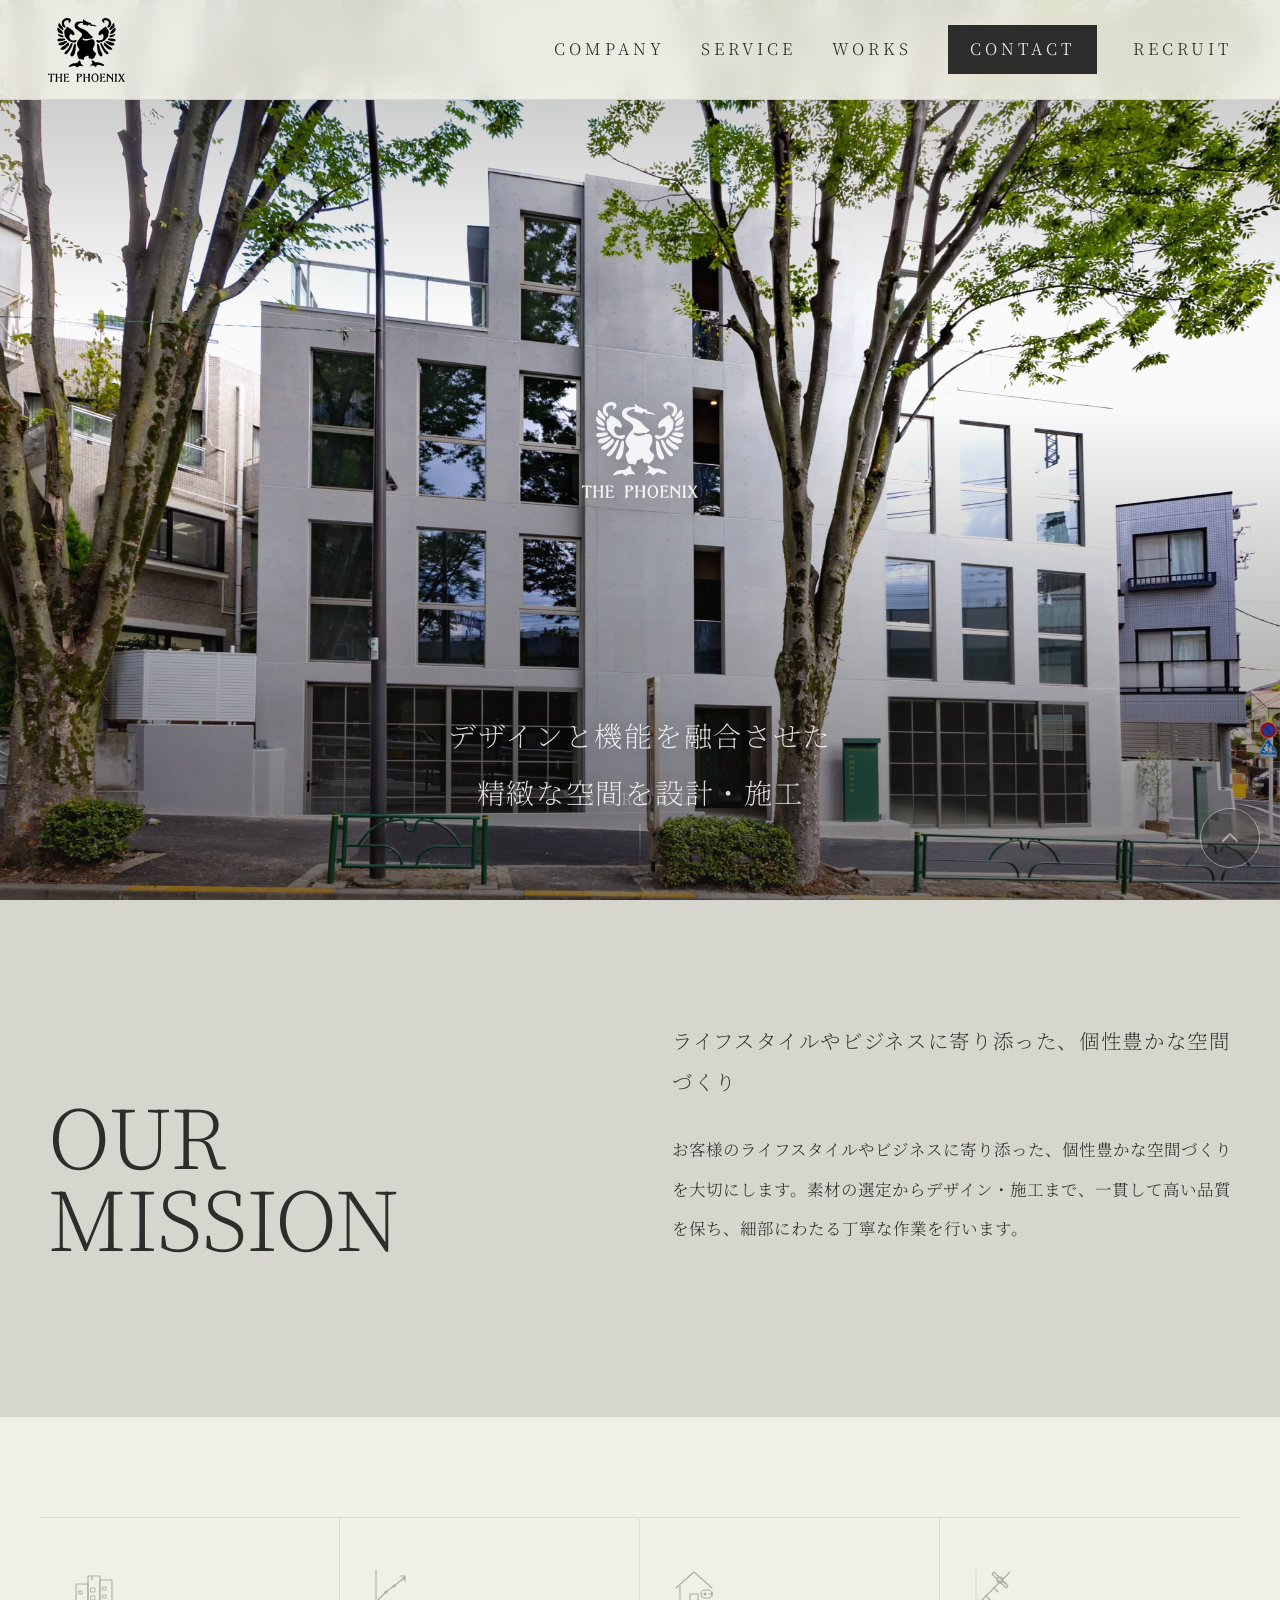
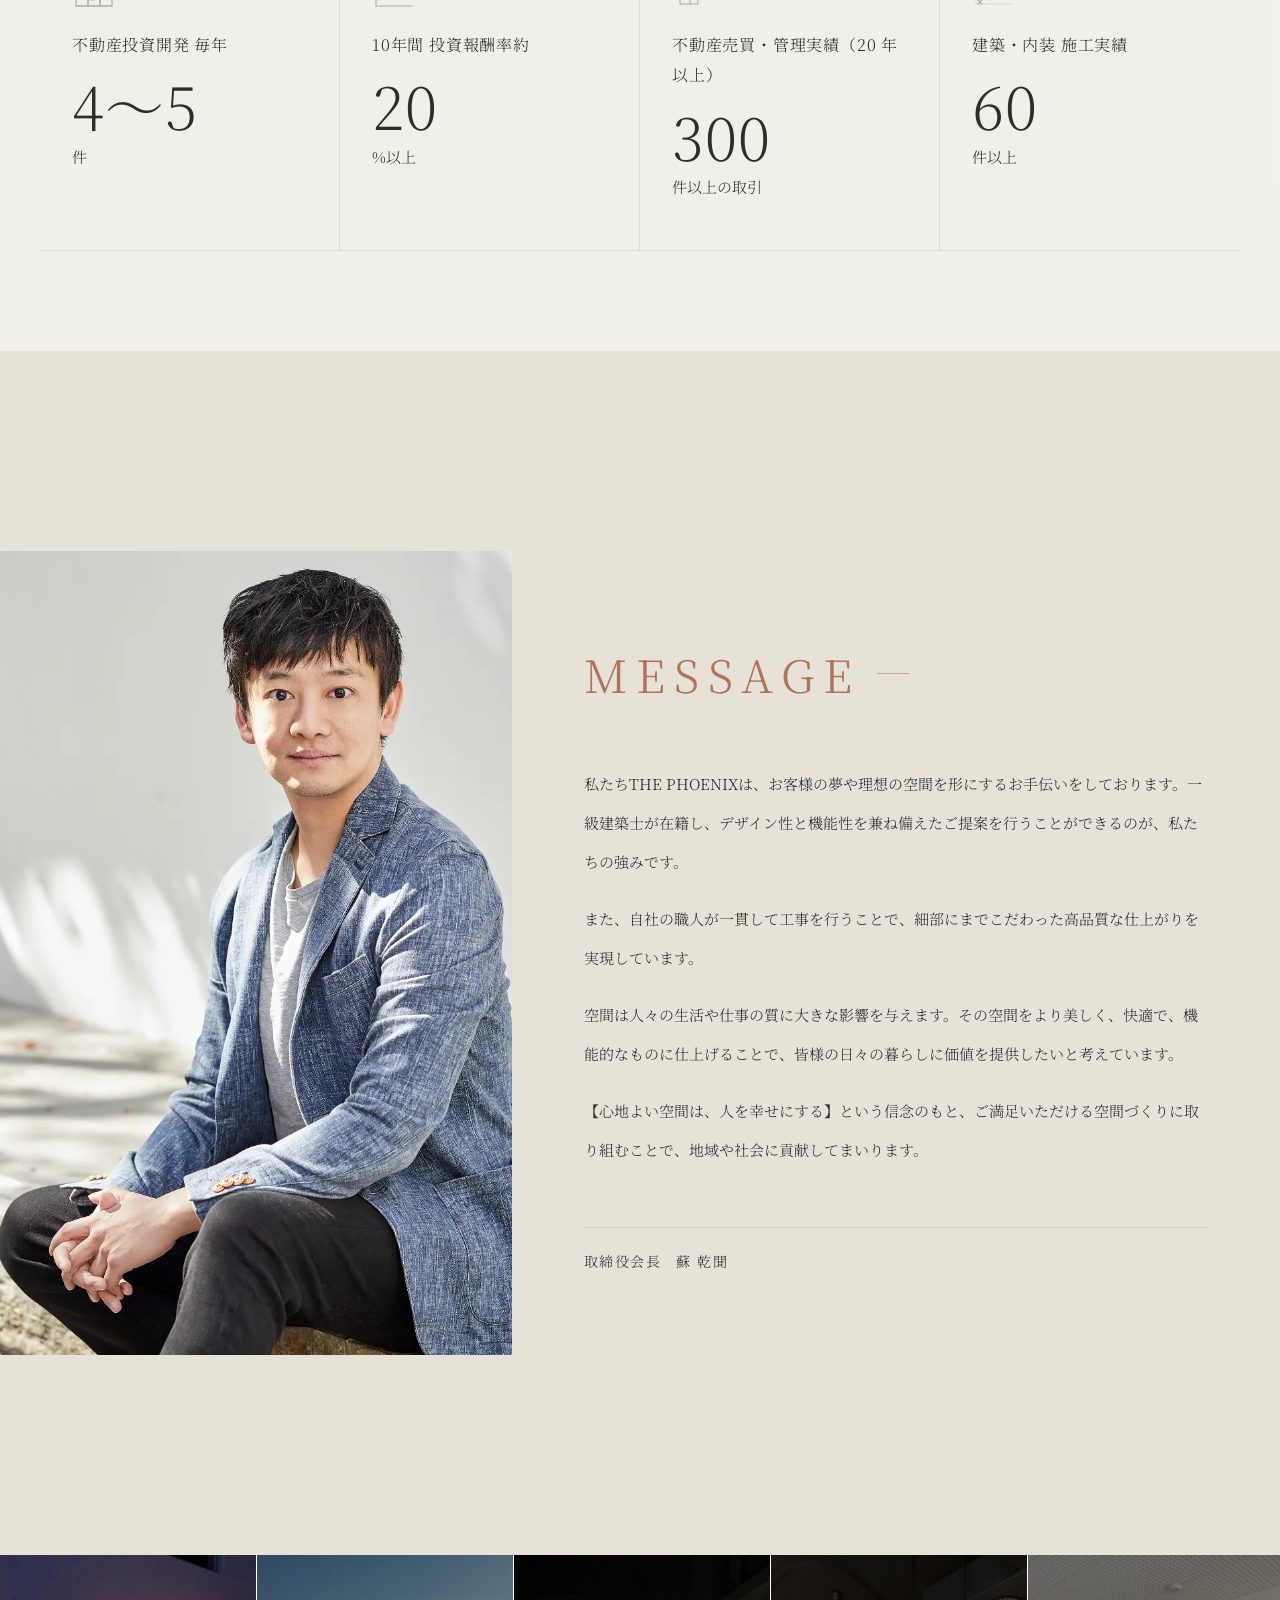
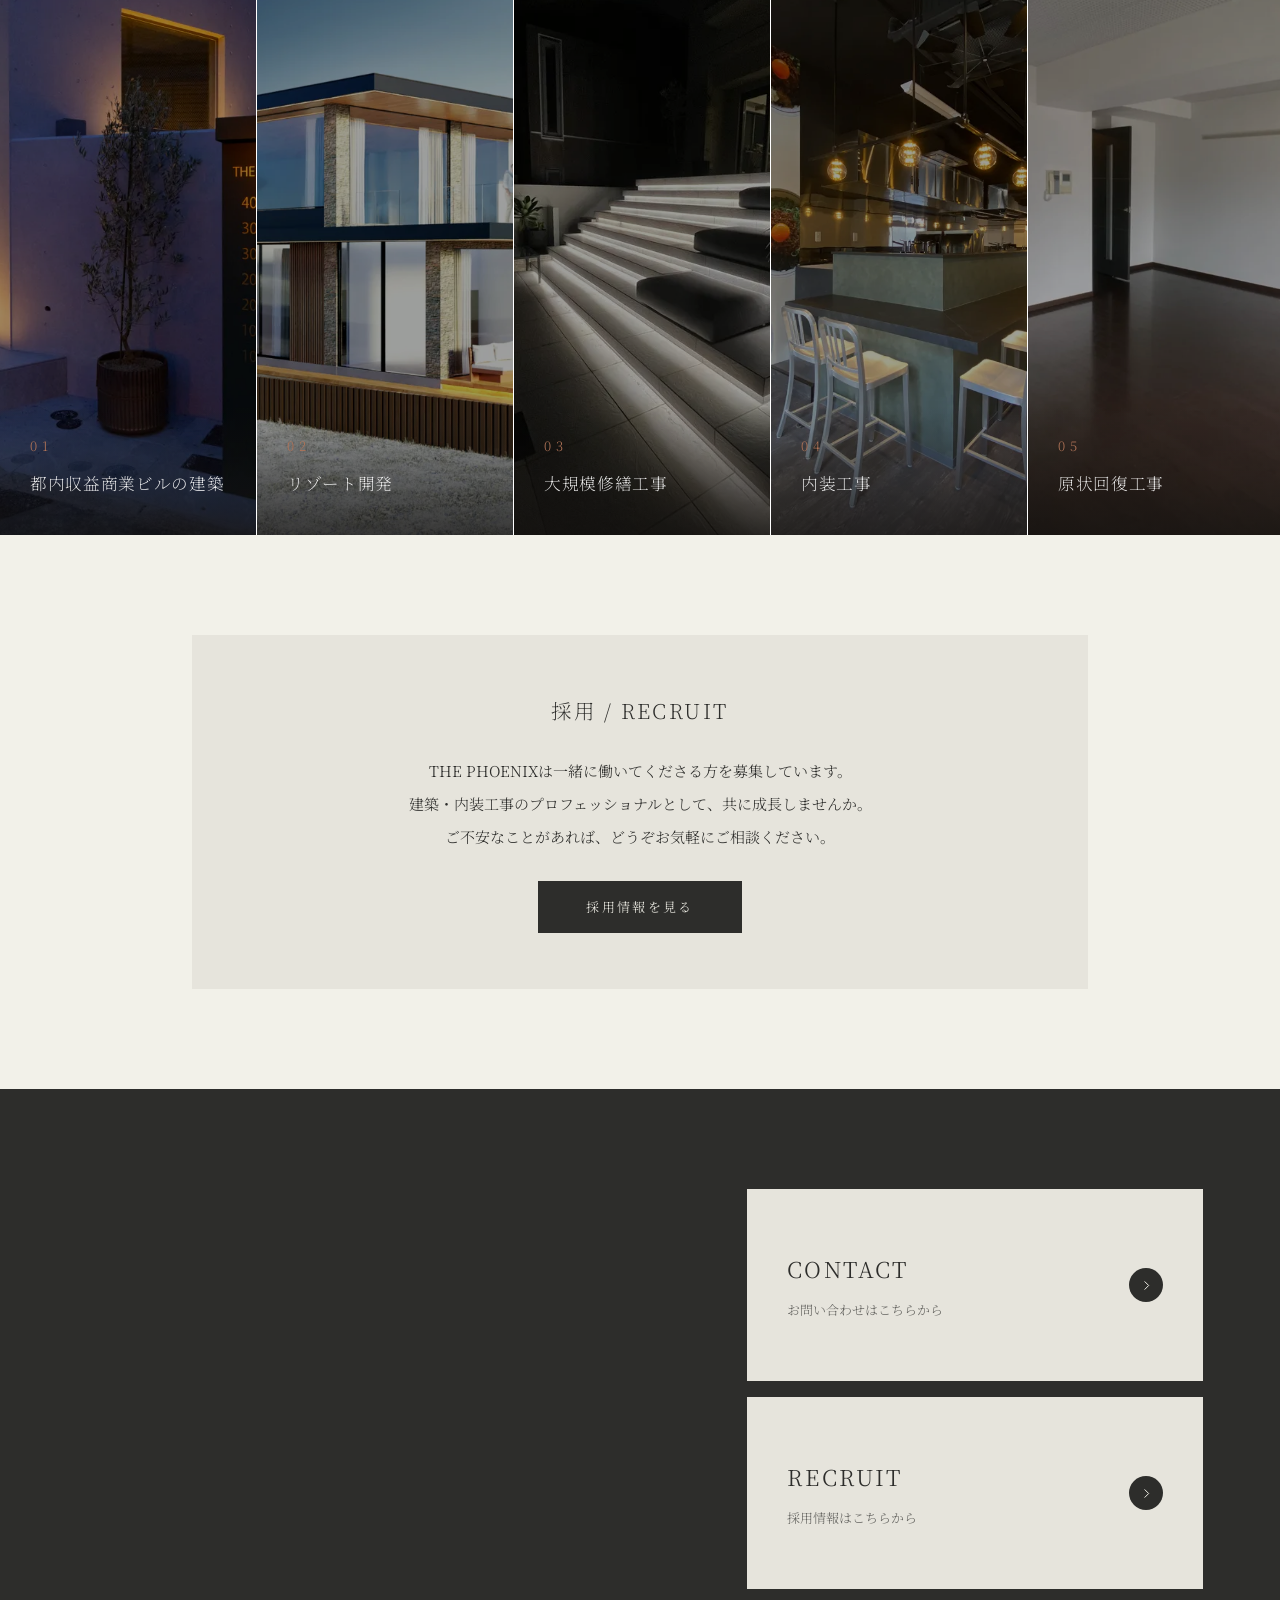
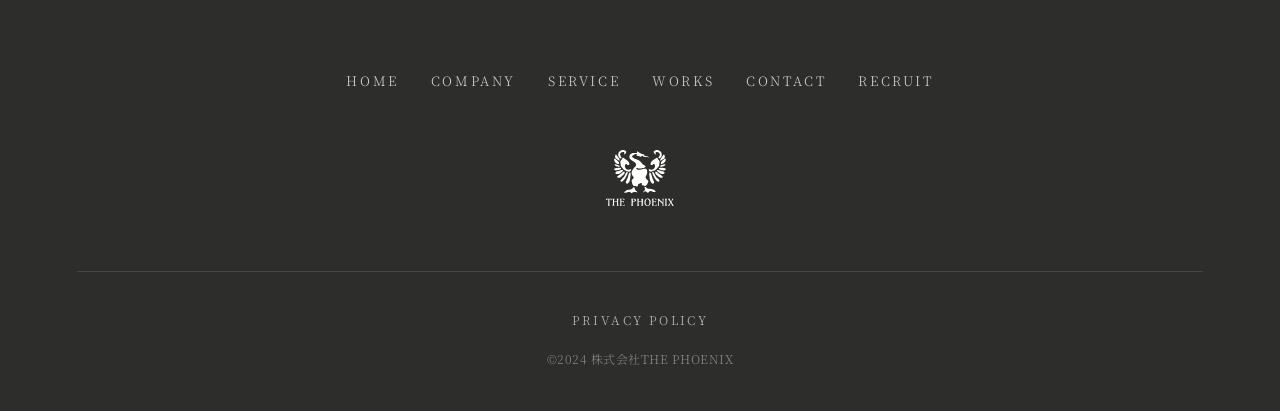
==== commit 9daecb71: "新增響應式細節、Back to top 按鈕，字型與版面微調 - RWD：990/768/480px 三個斷點逐項調整（hero 圖片全版、about-row 欄寬、   service-photo " ====
--- a/index.html
+++ b/index.html
@@ -282,6 +282,10 @@
   </div>
 </footer>
 
+  <button class="back-to-top" id="back-to-top" aria-label="ページトップへ戻る">
+    <svg viewBox="0 0 24 24"><path d="M5 15l7-7 7 7"/></svg>
+  </button>
+
   <script src="assets/js/common.js"></script>
 </body>
 </html>
--- a/assets/css/style.css
+++ b/assets/css/style.css
@@ -444,12 +444,16 @@
       color: rgba(255,255,255,0.52);
       line-height: 1.8;
       letter-spacing: 0.02em;
+      max-height: 0;
       opacity: 0;
       transform: translateY(10px);
-      transition: opacity 0.45s ease, transform 0.45s ease;
-    }
-
-    .service-photo:hover .service-photo-desc {
+      overflow: hidden;
+      transition: max-height 1.2s ease-in-out, opacity 1.2s ease-in-out, transform 1.2s ease-in-out;
+    }
+
+    .service-photo:hover .service-photo-desc,
+    .service-photo.active .service-photo-desc {
+      max-height: 140px;
       opacity: 1;
       transform: translateY(0);
     }
@@ -2940,6 +2944,41 @@
 }
 
 /* ============================================================
+   BACK TO TOP（全站共用，2026-07-08）
+   ============================================================ */
+.back-to-top {
+  position: fixed;
+  right: 20px;
+  bottom: 32px;
+  z-index: 90;
+  width: 60px;
+  height: 60px;
+  border-radius: 50%;
+  background: var(--graphite);
+  border: 1px solid #FFF;
+  display: flex;
+  align-items: center;
+  justify-content: center;
+  cursor: pointer;
+  opacity: 0.4;
+  transition: opacity 0.3s ease;
+}
+
+.back-to-top:hover {
+  opacity: 1;
+}
+
+.back-to-top svg {
+  width: 24px;
+  height: 24px;
+  fill: none;
+  stroke: var(--milk);
+  stroke-width: 1.8;
+  stroke-linecap: round;
+  stroke-linejoin: round;
+}
+
+/* ============================================================
    RESPONSIVE — 斷點 990px（2026-07-08 起逐頁加入）
    ============================================================ */
 
@@ -3228,4 +3267,37 @@
   .job-label {
     font-size: 17px;
   }
+
+  /* ── COMPANY / SERVICE / WORKS / CONTACT / RECRUIT（共用，首頁沒有此元素） ── */
+  .breadcrumb {
+    display: none;
+  }
+
+  .page-hero-photo {
+    width: calc(100% + 12vw);
+    margin-left: -6vw;
+    margin-right: -6vw;
+  }
+
+  .page-hero {
+    padding-top: 100px;
+  }
+
+  /* ── COMPANY ── */
+  .about-row {
+    grid-template-columns: 110px 1fr;
+    gap: 16px;
+  }
 }
+
+/* ============================================================
+   RESPONSIVE — 斷點 480px（2026-07-08 起逐頁加入）
+   ============================================================ */
+@media (max-width: 480px) {
+
+  /* ── COMPANY / SERVICE / WORKS / CONTACT / RECRUIT（共用，首頁沒有此元素） ── */
+  .page-hero-photo {
+    height: auto;
+    aspect-ratio: 3 / 4;
+  }
+}
